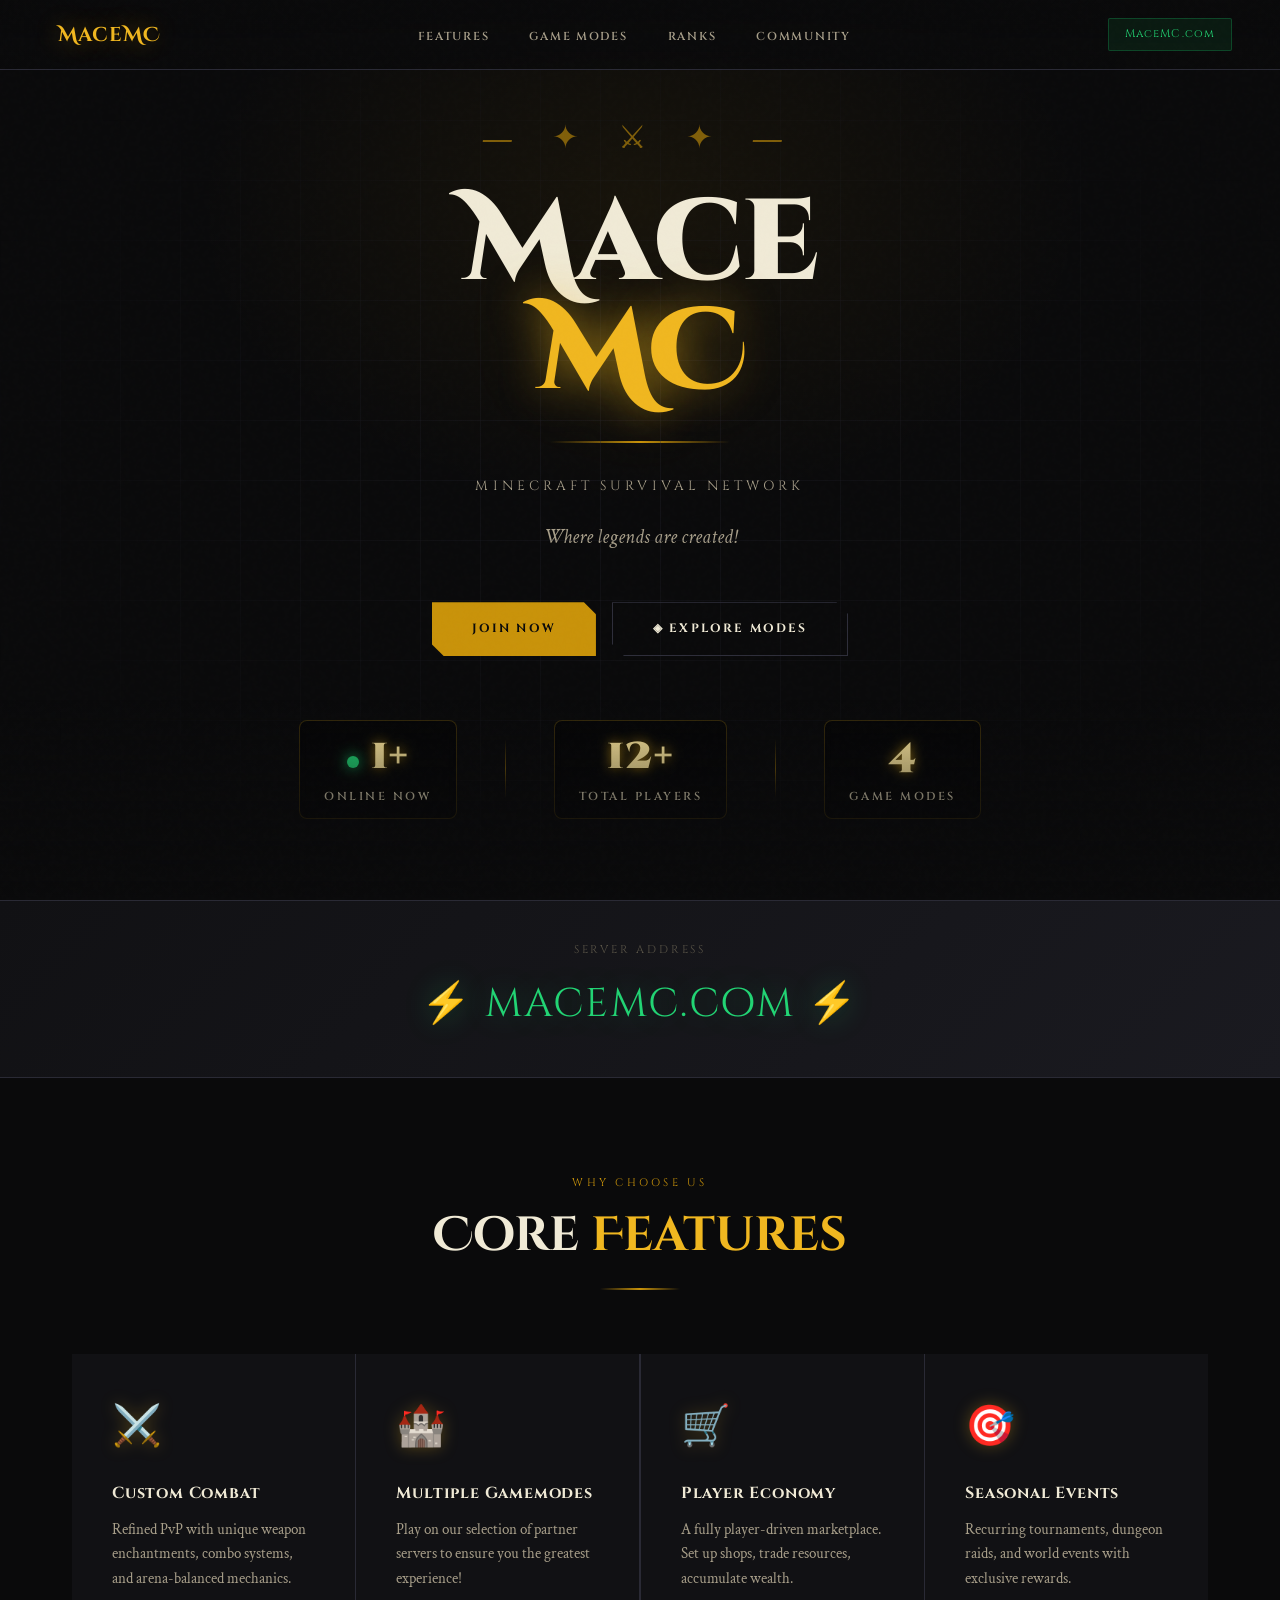
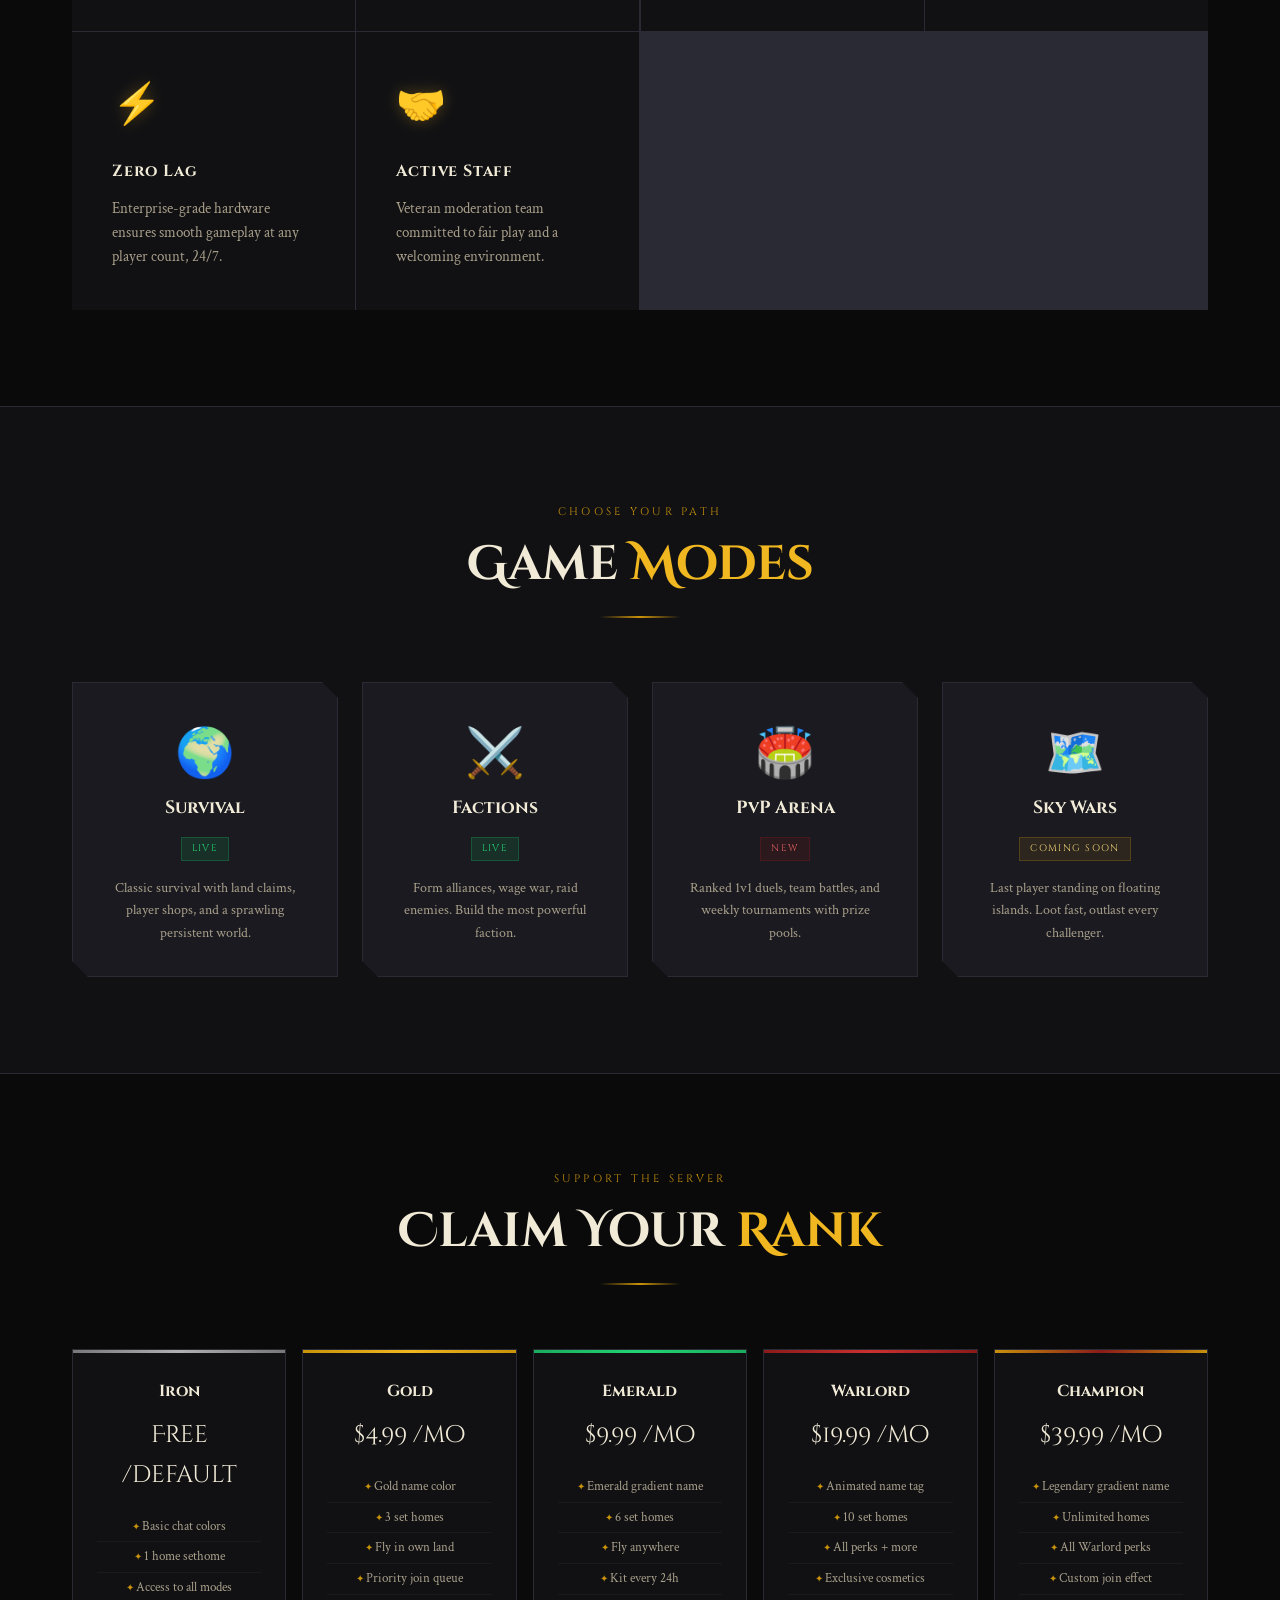
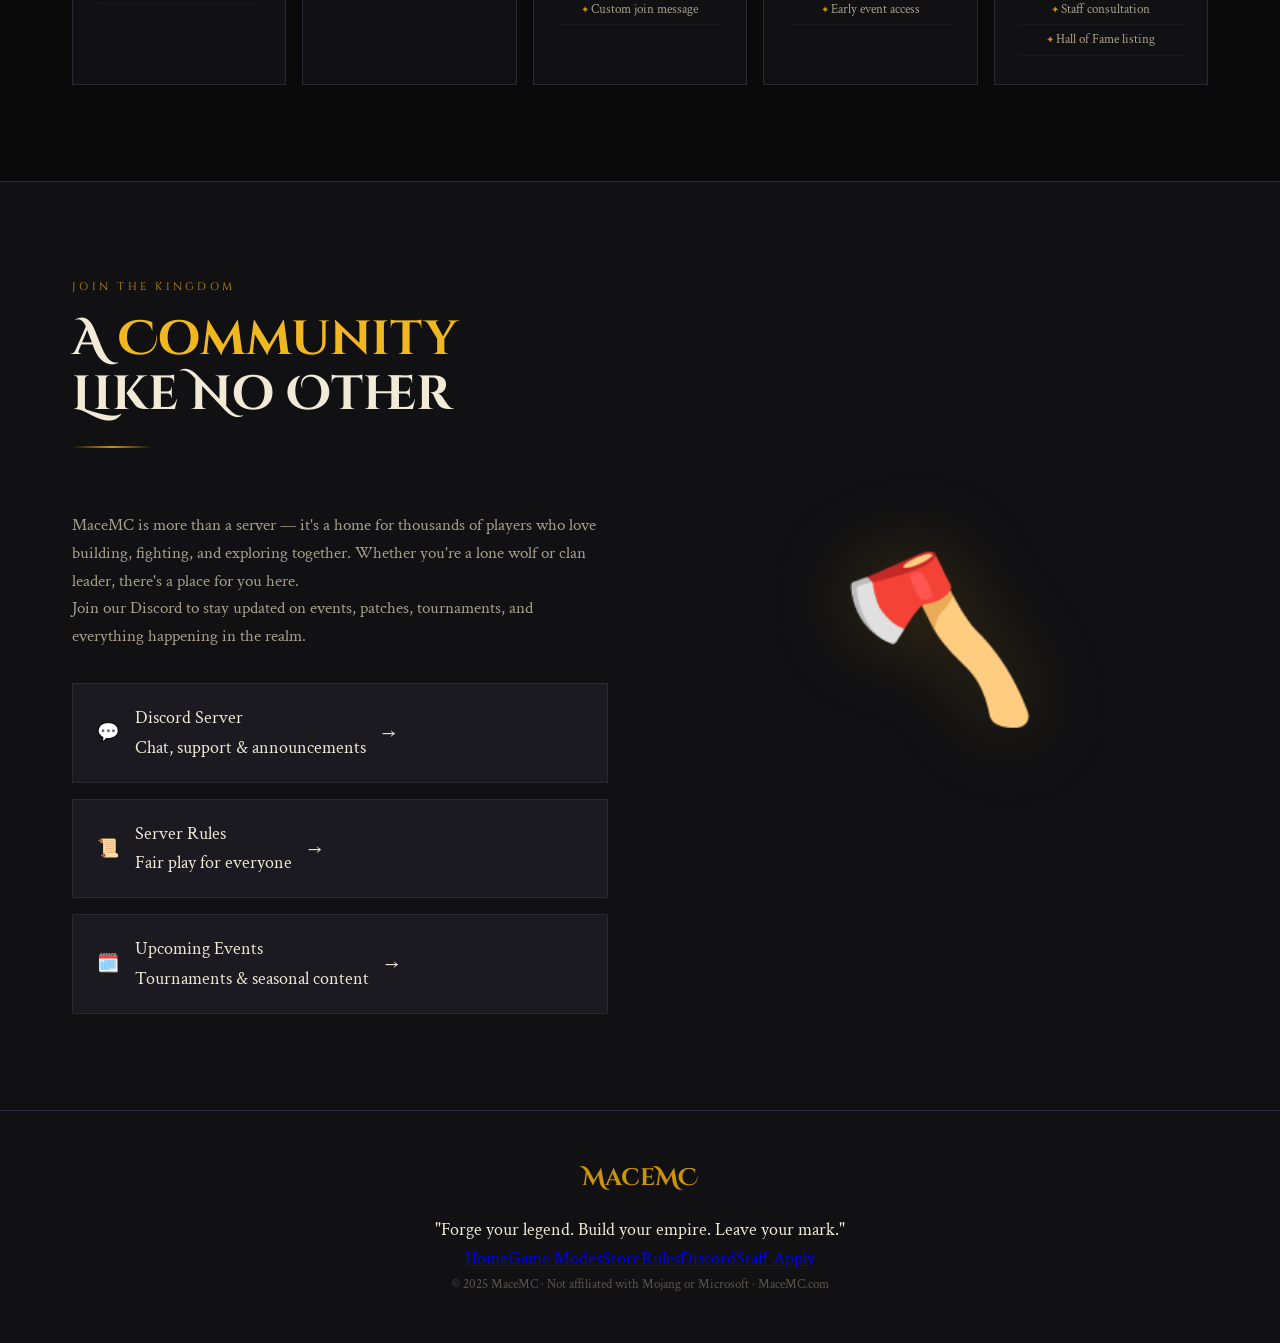
==== macemc.html @ 5ea93e20 "WIP website" ====
<!doctype html>
<html lang="en">
    <head>
        <meta charset="UTF-8" />
        <meta name="viewport" content="width=device-width, initial-scale=1.0, viewport-fit=cover" />
        <meta name="description" content="Join MaceMC, the ultimate Minecraft Survival Network with custom combat, Factions, PvP Arena, and a vibrant community. Forge your legend on macemc.com!">
        <meta name="keywords" content="Minecraft Server, MaceMC, Survival, Factions, PvP Arena, Sky Wars, Minecraft Survival Network, Custom Ranks, Minecraft Community">
        <meta name="author" content="MaceMC Team">
        <meta name="robots" content="index, follow">
        <meta name="theme-color" content="#0a0a0b">
        <link rel="canonical" href="https://macemc.com/">
        
        <!-- Open Graph / Social Media -->
        <meta property="og:title" content="MaceMC — Forge Your Legend | Minecraft Survival Network">
        <meta property="og:description" content="Custom combat, Factions, ranked PvP, and a legendary community. Play now on macemc.com!">
        <meta property="og:type" content="website">
        <meta property="og:url" content="https://macemc.com/">
        <meta property="og:image" content="https://via.placeholder.com/1200x630?text=MaceMC+Legendary+Server">
        <meta property="og:site_name" content="MaceMC">
        <meta name="twitter:card" content="summary_large_image">
        <meta name="twitter:title" content="MaceMC — Forge Your Legend">
        <meta name="twitter:description" content="Join the best Minecraft Survival Network. Custom features, active community, and epic ranks.">
        <meta name="twitter:image" content="https://via.placeholder.com/1200x630?text=MaceMC+Server">
        
        <title>MaceMC — Forge Your Legend | Minecraft Survival Network</title>
        <link rel="preconnect" href="https://fonts.googleapis.com">
        <link rel="preconnect" href="https://fonts.gstatic.com" crossorigin>
        <link href="https://fonts.googleapis.com/css2?family=Cinzel+Decorative:wght@700;900&family=Cinzel:wght@400;600;700&family=Crimson+Text:ital,wght@0,400;0,600;1,400&display=swap" rel="stylesheet">
        
        <!-- Structured Data (Organization + SoftwareApplication) -->
        <script type="application/ld+json">
        {
          "@context": "https://schema.org",
          "@type": "Organization",
          "name": "MaceMC",
          "url": "https://macemc.com",
          "logo": "https://macemc.com/logo.png",
          "sameAs": [
            "https://discord.gg/macemc",
            "https://twitter.com/macemc"
          ],
          "description": "Premium Minecraft Survival Network offering custom combat, Factions, PvP Arena, and community events."
        }
        </script>
        <script type="application/ld+json">
        {
          "@context": "https://schema.org",
          "@type": "SoftwareApplication",
          "name": "MaceMC Minecraft Server",
          "applicationCategory": "Game",
          "operatingSystem": "Any",
          "description": "A feature-rich Minecraft server with unique ranks, player economy, and zero-lag gameplay.",
          "url": "https://macemc.com",
          "gamePlatform": "Minecraft Java Edition",
          "offers": {
            "@type": "Offer",
            "price": "0",
            "priceCurrency": "USD",
            "availability": "https://schema.org/InStock"
          },
          "aggregateRating": {
            "@type": "AggregateRating",
            "ratingValue": "4.8",
            "reviewCount": "128"
          }
        }
        </script>
        
        <style>
            /* ===== RESET & VARIABLES (improved contrast for stats) ===== */
            *,
            *::before,
            *::after {
                box-sizing: border-box;
                margin: 0;
                padding: 0;
            }

            :root {
                --obsidian: #0a0a0b;
                --dark-stone: #111114;
                --stone: #1a1a20;
                --stone-mid: #242430;
                --stone-light: #2e2e3a;
                --mace-gold: #c9930a;
                --mace-gold-bright: #f0b720;
                --mace-gold-pale: #f5d67a;
                --emerald: #1aad5e;
                --emerald-bright: #22d474;
                --emerald-glow: #0eff8633;
                --blood: #8b1a1a;
                --text-bright: #f0ead6;
                --text-mid: #a89f8a;
                --text-dim: #5a5548;
                --border: #2a2a35;
            }

            html {
                scroll-behavior: smooth;
            }

            body {
                background-color: var(--obsidian);
                color: var(--text-bright);
                font-family: "Crimson Text", serif;
                font-size: 18px;
                line-height: 1.65;
                overflow-x: hidden;
                cursor: default;
            }

            /* noise overlay */
            body::before {
                content: "";
                position: fixed;
                inset: 0;
                background-image: url("data:image/svg+xml,%3Csvg viewBox='0 0 200 200' xmlns='http://www.w3.org/2000/svg'%3E%3Cfilter id='n'%3E%3CfeTurbulence type='fractalNoise' baseFrequency='0.85' numOctaves='4' stitchTiles='stitch'/%3E%3C/filter%3E%3Crect width='100%25' height='100%25' filter='url(%23n)' opacity='0.04'/%3E%3C/svg%3E");
                pointer-events: none;
                z-index: 9999;
                opacity: 0.35;
            }

            /* navigation */
            nav {
                position: fixed;
                top: 0;
                left: 0;
                right: 0;
                z-index: 100;
                display: flex;
                align-items: center;
                justify-content: space-between;
                padding: 0 3rem;
                height: 70px;
                background: linear-gradient(to bottom, rgba(10, 10, 11, 0.97), rgba(10, 10, 11, 0.85));
                border-bottom: 1px solid var(--border);
                backdrop-filter: blur(8px);
            }

            .nav-logo {
                font-family: "Cinzel Decorative", serif;
                font-size: 1.25rem;
                font-weight: 700;
                color: var(--mace-gold-bright);
                text-decoration: none;
                letter-spacing: 0.05em;
                text-shadow: 0 0 24px rgba(240, 183, 32, 0.4);
                display: flex;
                align-items: center;
                gap: 0.6rem;
            }

            .nav-links {
                display: flex;
                gap: 2.5rem;
                list-style: none;
            }

            .nav-links a {
                font-family: "Cinzel", serif;
                font-size: 0.72rem;
                font-weight: 600;
                letter-spacing: 0.15em;
                text-transform: uppercase;
                color: var(--text-mid);
                text-decoration: none;
                transition: color 0.25s;
                position: relative;
            }

            .nav-links a::after {
                content: "";
                position: absolute;
                bottom: -4px;
                left: 0;
                right: 0;
                height: 1px;
                background: var(--mace-gold-bright);
                transform: scaleX(0);
                transition: transform 0.25s;
                transform-origin: left;
            }

            .nav-links a:hover {
                color: var(--mace-gold-pale);
            }
            .nav-links a:hover::after {
                transform: scaleX(1);
            }

            .nav-ip {
                font-family: "Cinzel", serif;
                font-size: 0.7rem;
                letter-spacing: 0.1em;
                color: var(--emerald-bright);
                background: rgba(26, 173, 94, 0.1);
                border: 1px solid rgba(26, 173, 94, 0.3);
                padding: 0.4rem 1rem;
                border-radius: 2px;
                cursor: pointer;
                transition: all 0.25s;
                position: relative;
            }

            .nav-ip:hover {
                background: rgba(26, 173, 94, 0.2);
                box-shadow: 0 0 16px rgba(34, 212, 116, 0.2);
            }

            .toast-msg {
                position: fixed;
                bottom: 30px;
                left: 50%;
                transform: translateX(-50%) translateY(100px);
                background: var(--emerald);
                color: #0a0a0b;
                font-family: "Cinzel", serif;
                font-weight: bold;
                padding: 0.6rem 1.5rem;
                border-radius: 40px;
                font-size: 0.85rem;
                letter-spacing: 0.05em;
                z-index: 10000;
                transition: transform 0.2s ease;
                pointer-events: none;
                white-space: nowrap;
                box-shadow: 0 5px 20px rgba(0,0,0,0.3);
            }
            .toast-msg.show {
                transform: translateX(-50%) translateY(0);
            }

            /* hero and rest - STATS CONTRAST FIX */
            .hero { min-height: 100vh; display: flex; flex-direction: column; align-items: center; justify-content: center; text-align: center; position: relative; padding: 6rem 2rem 4rem; overflow: hidden; }
            .hero::before { content: ""; position: absolute; top: -10%; left: 50%; transform: translateX(-50%); width: 900px; height: 600px; background: radial-gradient(ellipse, rgba(201, 147, 10, 0.07) 0%, transparent 70%); pointer-events: none; }
            .hero::after { content: ""; position: absolute; bottom: 0; left: 0; right: 0; height: 200px; background: linear-gradient(to top, var(--obsidian), transparent); pointer-events: none; }
            .hero-bg { position: absolute; inset: 0; background-image: linear-gradient(rgba(42, 42, 53, 0.3) 1px, transparent 1px), linear-gradient(90deg, rgba(42, 42, 53, 0.3) 1px, transparent 1px); background-size: 60px 60px; mask-image: radial-gradient(ellipse 80% 80% at center, black 0%, transparent 70%); }
            .hero-ornament { font-size: 2rem; color: var(--mace-gold); opacity: 0.6; letter-spacing: 1rem; margin-bottom: 1.5rem; animation: fadeDown 1s ease both; }
            @keyframes fadeDown { from { opacity: 0; transform: translateY(-20px); } to { opacity: 0.6; transform: translateY(0); } }
            .hero-title { font-family: "Cinzel Decorative", serif; font-size: clamp(3.5rem, 9vw, 8rem); font-weight: 900; line-height: 0.95; letter-spacing: -0.01em; animation: fadeUp 1s ease 0.2s both; }
            .hero-title .line1 { display: block; color: var(--text-bright); }
            .hero-title .line2 { display: block; color: var(--mace-gold-bright); text-shadow: 0 0 40px rgba(240, 183, 32, 0.5), 0 0 80px rgba(240, 183, 32, 0.2); }
            @keyframes fadeUp { from { opacity: 0; transform: translateY(30px); } to { opacity: 1; transform: translateY(0); } }
            .hero-divider { width: 180px; height: 2px; background: linear-gradient(to right, transparent, var(--mace-gold), transparent); margin: 2rem auto; }
            .hero-sub { font-family: "Cinzel", serif; font-size: 0.85rem; letter-spacing: 0.3em; text-transform: uppercase; color: var(--text-mid); }
            .hero-tagline { font-style: italic; font-size: 1.25rem; color: var(--text-mid); max-width: 520px; margin: 1.5rem auto 0; }
            .hero-cta-group { display: flex; gap: 1rem; justify-content: center; flex-wrap: wrap; margin-top: 3rem; }
            .btn { font-family: "Cinzel", serif; font-size: 0.75rem; font-weight: 700; letter-spacing: 0.18em; text-transform: uppercase; text-decoration: none; padding: 1rem 2.5rem; border: none; cursor: pointer; transition: all 0.3s; display: inline-flex; align-items: center; gap: 0.5rem; position: relative; overflow: hidden; }
            .btn::before { content: ""; position: absolute; inset: 0; background: rgba(255, 255, 255, 0.05); transform: scaleX(0); transform-origin: left; transition: transform 0.3s; }
            .btn:hover::before { transform: scaleX(1); }
            .btn-primary { background: var(--mace-gold); color: var(--obsidian); clip-path: polygon(0 0, calc(100% - 12px) 0, 100% 12px, 100% 100%, 12px 100%, 0 calc(100% - 12px)); }
            .btn-primary:hover { background: var(--mace-gold-bright); box-shadow: 0 0 30px rgba(240, 183, 32, 0.4); transform: translateY(-2px); }
            .btn-secondary { background: transparent; color: var(--text-bright); border: 1px solid var(--stone-light); clip-path: polygon(0 0, calc(100% - 12px) 0, 100% 12px, 100% 100%, 12px 100%, 0 calc(100% - 12px)); }
            .btn-secondary:hover { border-color: var(--mace-gold); color: var(--mace-gold-pale); transform: translateY(-2px); }
            
            /* ========== IMPROVED STATS CONTRAST & LEGIBILITY ========== */
            .hero-stats { 
                display: flex; 
                gap: 3rem; 
                justify-content: center; 
                margin-top: 4rem;
                flex-wrap: wrap;
            }
            .stat { 
                text-align: center; 
                background: rgba(0, 0, 0, 0.35);
                backdrop-filter: blur(4px);
                padding: 0.75rem 1.5rem;
                border-radius: 8px;
                border: 1px solid rgba(240, 183, 32, 0.2);
                min-width: 140px;
            }
            .stat-number { 
                font-family: "Cinzel Decorative", serif; 
                font-size: 2.6rem; 
                font-weight: 900; 
                color: #ffea9e; 
                line-height: 1.1; 
                display: flex; 
                align-items: baseline; 
                justify-content: center; 
                gap: 6px; 
                text-shadow: 0 0 12px rgba(240, 183, 32, 0.7), 0 2px 4px black;
                letter-spacing: 0.02em;
            }
            .stat-number .online-dot { 
                width: 12px; 
                height: 12px; 
                border-radius: 50%; 
                background: var(--emerald-bright); 
                box-shadow: 0 0 14px var(--emerald-bright); 
                animation: pulse 2s ease-in-out infinite; 
                margin-right: 6px; 
                flex-shrink: 0; 
                margin-bottom: 4px; 
            }
            @keyframes pulse { 
                0%,100% { opacity: 1; transform: scale(1); } 
                50% { opacity: 0.6; transform: scale(0.85); } 
            }
            .stat-label { 
                font-family: "Cinzel", serif; 
                font-size: 0.72rem; 
                font-weight: 600;
                letter-spacing: 0.22em; 
                text-transform: uppercase; 
                color: #e5dbbc; 
                margin-top: 8px;
                text-shadow: 0 1px 1px black;
            }
            .stat-divider { 
                width: 1px; 
                background: linear-gradient(to bottom, transparent, var(--mace-gold), transparent); 
                height: 60px; 
                align-self: center; 
                opacity: 0.5;
            }
            @media (max-width: 640px) {
                .hero-stats { gap: 1rem; }
                .stat { padding: 0.5rem 0.8rem; min-width: 110px; }
                .stat-number { font-size: 2rem; }
                .stat-label { font-size: 0.6rem; letter-spacing: 0.15em; }
                .stat-divider { display: none; }
            }
            
            /* rest of original styles */
            .ip-banner { background: linear-gradient(135deg, var(--dark-stone), var(--stone)); border-top: 1px solid var(--border); border-bottom: 1px solid var(--border); padding: 2.5rem 2rem; text-align: center; position: relative; }
            .ip-banner-label { font-family: "Cinzel", serif; font-size: 0.7rem; letter-spacing: 0.25em; text-transform: uppercase; color: var(--text-dim); margin-bottom: 0.75rem; }
            .ip-banner-address { font-family: "Cinzel Decorative", serif; font-size: clamp(1.4rem, 4vw, 2.5rem); color: var(--emerald-bright); text-shadow: 0 0 30px rgba(34, 212, 116, 0.3); cursor: pointer; transition: all 0.25s; display: inline-block; letter-spacing: 0.05em; }
            .ip-banner-address:hover { text-shadow: 0 0 50px rgba(34, 212, 116, 0.6); transform: scale(1.02); }
            section { max-width: 1200px; margin: 0 auto; padding: 6rem 2rem; }
            .section-header { text-align: center; margin-bottom: 4rem; }
            .section-eyebrow { font-family: "Cinzel", serif; font-size: 0.68rem; letter-spacing: 0.3em; text-transform: uppercase; color: var(--mace-gold); margin-bottom: 1rem; }
            .section-title { font-family: "Cinzel Decorative", serif; font-size: clamp(1.8rem, 4vw, 3rem); color: var(--text-bright); line-height: 1.15; }
            .section-title em { font-style: normal; color: var(--mace-gold-bright); }
            .section-line { width: 80px; height: 2px; background: linear-gradient(to right, transparent, var(--mace-gold), transparent); margin: 1.5rem auto 0; }
            .features-grid { display: grid; grid-template-columns: repeat(auto-fit, minmax(280px, 1fr)); gap: 1.5px; background: var(--border); }
            .feature-card { background: var(--dark-stone); padding: 2.5rem; position: relative; overflow: hidden; transition: background 0.3s; }
            .feature-card::before { content: ""; position: absolute; top: 0; left: 0; width: 3px; height: 100%; background: linear-gradient(to bottom, var(--mace-gold), transparent); transform: scaleY(0); transform-origin: top; transition: transform 0.4s ease; }
            .feature-card:hover { background: var(--stone); }
            .feature-card:hover::before { transform: scaleY(1); }
            .feature-icon { font-size: 2.5rem; margin-bottom: 1.25rem; display: block; filter: drop-shadow(0 0 8px rgba(240, 183, 32, 0.3)); }
            .feature-title { font-family: "Cinzel", serif; font-size: 1rem; font-weight: 700; color: var(--text-bright); margin-bottom: 0.75rem; letter-spacing: 0.05em; }
            .feature-desc { color: var(--text-mid); font-size: 0.95rem; line-height: 1.6; }
            .modes-section { background: var(--dark-stone); border-top: 1px solid var(--border); border-bottom: 1px solid var(--border); }
            .modes-grid { display: grid; grid-template-columns: repeat(auto-fit, minmax(220px, 1fr)); gap: 1.5rem; margin-top: 3rem; }
            .mode-card { background: var(--stone); border: 1px solid var(--border); padding: 2rem; text-align: center; position: relative; transition: all 0.35s; clip-path: polygon(0 0, calc(100% - 16px) 0, 100% 16px, 100% 100%, 16px 100%, 0 calc(100% - 16px)); }
            .mode-card:hover { border-color: rgba(201, 147, 10, 0.4); transform: translateY(-4px); box-shadow: 0 12px 40px rgba(0, 0, 0, 0.4); }
            .mode-emoji { font-size: 3rem; margin-bottom: 1rem; }
            .mode-name { font-family: "Cinzel", serif; font-size: 1.1rem; font-weight: 700; color: var(--text-bright); margin-bottom: 0.5rem; }
            .mode-tag { display: inline-block; font-family: "Cinzel", serif; font-size: 0.6rem; letter-spacing: 0.15em; text-transform: uppercase; padding: 3px 10px; margin-bottom: 1rem; }
            .mode-tag.live { background: rgba(26, 173, 94, 0.15); color: var(--emerald-bright); border: 1px solid rgba(26, 173, 94, 0.3); }
            .mode-tag.soon { background: rgba(201, 147, 10, 0.1); color: var(--mace-gold-pale); border: 1px solid rgba(201, 147, 10, 0.25); }
            .mode-tag.new { background: rgba(139, 26, 26, 0.15); color: #e06060; border: 1px solid rgba(139, 26, 26, 0.3); }
            .mode-desc { font-size: 0.9rem; color: var(--text-mid); line-height: 1.55; }
            .ranks-grid { display: grid; grid-template-columns: repeat(auto-fit, minmax(180px, 1fr)); gap: 1rem; margin-top: 3rem; }
            .rank-card { border: 1px solid var(--border); padding: 1.75rem 1.5rem; text-align: center; position: relative; transition: all 0.3s; background: var(--dark-stone); }
            .rank-card::before { content: ""; position: absolute; top: 0; left: 0; right: 0; height: 3px; }
            .rank-card.iron::before { background: linear-gradient(to right, #787878, #b0b0b0, #787878); }
            .rank-card.gold::before { background: linear-gradient(to right, #c9930a, #f0b720, #c9930a); }
            .rank-card.emerald::before { background: linear-gradient(to right, #1aad5e, #22d474, #1aad5e); }
            .rank-card.warlord::before { background: linear-gradient(to right, #8b1a1a, #cc3030, #8b1a1a); }
            .rank-card.champion::before { background: linear-gradient(135deg, #c9930a, #8b1a1a, #c9930a); }
            .rank-card:hover { transform: translateY(-4px); box-shadow: 0 8px 30px rgba(0, 0, 0, 0.3); }
            .rank-name { font-family: "Cinzel", serif; font-size: 1rem; font-weight: 700; margin-bottom: 0.75rem; }
            .rank-price { font-family: "Cinzel Decorative", serif; font-size: 1.5rem; color: var(--text-bright); margin-bottom: 1rem; }
            .rank-perks { list-style: none; font-size: 0.82rem; color: var(--text-mid); }
            .rank-perks li { padding: 4px 0; border-bottom: 1px solid rgba(255, 255, 255, 0.04); }
            .rank-perks li::before { content: "✦ "; color: var(--mace-gold); font-size: 0.6rem; }
            .community-inner { display: grid; grid-template-columns: 1fr 1fr; gap: 4rem; align-items: center; }
            @media (max-width: 760px) { .community-inner { grid-template-columns: 1fr; gap: 2rem; } .nav-links { display: none; } nav { padding: 0 1.5rem; } }
            .community-text .section-header { text-align: left; }
            .community-text .section-line { margin-left: 0; }
            .community-body { color: var(--text-mid); margin-top: 1.5rem; font-size: 1.05rem; }
            .community-links { display: flex; flex-direction: column; gap: 1rem; margin-top: 2rem; }
            .community-link { display: flex; align-items: center; gap: 1rem; padding: 1.2rem 1.5rem; background: var(--stone); border: 1px solid var(--border); text-decoration: none; color: var(--text-bright); transition: all 0.25s; }
            .community-link:hover { border-color: var(--mace-gold); background: var(--stone-mid); transform: translateX(6px); }
            .mace-illustration { display: flex; align-items: center; justify-content: center; font-size: 10rem; filter: drop-shadow(0 0 40px rgba(201, 147, 10, 0.25)); animation: float 4s ease-in-out infinite; position: relative; }
            @keyframes float { 0%,100% { transform: translateY(0) rotate(-10deg); } 50% { transform: translateY(-12px) rotate(-10deg); } }
            footer { background: var(--dark-stone); border-top: 1px solid var(--border); padding: 3rem 2rem; text-align: center; }
            .footer-logo { font-family: "Cinzel Decorative", serif; font-size: 1.5rem; font-weight: 700; color: var(--mace-gold); margin-bottom: 1rem; }
            .footer-copy { font-size: 0.8rem; color: var(--text-dim); }
            .scroll-hint { position: absolute; bottom: 2.5rem; left: 50%; transform: translateX(-50%); display: flex; flex-direction: column; align-items: center; gap: 0.5rem; }
            
            /* scroll reveal */
            .scroll-reveal {
                opacity: 0;
                transform: translateY(24px);
                transition: opacity 0.55s cubic-bezier(0.2, 0.9, 0.4, 1), transform 0.55s cubic-bezier(0.2, 0.9, 0.4, 1);
            }
            .scroll-reveal.revealed {
                opacity: 1;
                transform: translateY(0);
            }
        </style>
    </head>
    <body>

    <nav>
        <a href="#" class="nav-logo" aria-label="MaceMC home"><span class="mace-icon"></span> MaceMC</a>
        <ul class="nav-links">
            <li><a href="#features">Features</a></li>
            <li><a href="#modes">Game Modes</a></li>
            <li><a href="#ranks">Ranks</a></li>
            <li><a href="#community">Community</a></li>
        </ul>
        <div class="nav-ip" onclick="copyToClipboard('MaceMC.com', this)" aria-label="Copy server IP">MaceMC.com</div>
    </nav>

    <main>
        <div class="hero">
            <div class="hero-bg"></div>
            <div class="hero-ornament">— ✦ ⚔ ✦ —</div>
            <h1 class="hero-title"><span class="line1">Mace</span><span class="line2">MC</span></h1>
            <div class="hero-divider"></div>
            <p class="hero-sub">Minecraft Survival Network</p>
            <p class="hero-tagline">Where legends are created!</p>
            <div class="hero-cta-group">
                <a href="#" class="btn btn-primary" onclick="copyToClipboard('MaceMC.com'); return false;">Join Now</a>
                <a href="#modes" class="btn btn-secondary"> ◈ Explore Modes </a>
            </div>
            <div class="hero-stats">
                <div class="stat"><div class="stat-number"><span class="online-dot"></span>1+</div><div class="stat-label">ONLINE NOW</div></div>
                <div class="stat-divider"></div>
                <div class="stat"><div class="stat-number">12+</div><div class="stat-label">TOTAL PLAYERS</div></div>
                <div class="stat-divider"></div>
                <div class="stat"><div class="stat-number">4</div><div class="stat-label">GAME MODES</div></div>
            </div>
        </div>

        <div class="ip-banner">
            <div class="ip-banner-label">Server Address</div>
            <div class="ip-banner-address" onclick="copyToClipboard('MaceMC.com', this)">⚡ macemc.com ⚡</div>
        </div>

        <section id="features">
            <div class="section-header">
                <div class="section-eyebrow">Why choose us</div>
                <h2 class="section-title">Core <em>Features</em></h2>
                <div class="section-line"></div>
            </div>
            <div class="features-grid">
                <div class="feature-card"><span class="feature-icon">⚔️</span><h3 class="feature-title">Custom Combat</h3><p class="feature-desc">Refined PvP with unique weapon enchantments, combo systems, and arena-balanced mechanics.</p></div>
                <div class="feature-card"><span class="feature-icon">🏰</span><h3 class="feature-title">Multiple Gamemodes</h3><p class="feature-desc">Play on our selection of partner servers to ensure you the greatest experience!</p></div>
                <div class="feature-card"><span class="feature-icon">🛒</span><h3 class="feature-title">Player Economy</h3><p class="feature-desc">A fully player-driven marketplace. Set up shops, trade resources, accumulate wealth.</p></div>
                <div class="feature-card"><span class="feature-icon">🎯</span><h3 class="feature-title">Seasonal Events</h3><p class="feature-desc">Recurring tournaments, dungeon raids, and world events with exclusive rewards.</p></div>
                <div class="feature-card"><span class="feature-icon">⚡</span><h3 class="feature-title">Zero Lag</h3><p class="feature-desc">Enterprise-grade hardware ensures smooth gameplay at any player count, 24/7.</p></div>
                <div class="feature-card"><span class="feature-icon">🤝</span><h3 class="feature-title">Active Staff</h3><p class="feature-desc">Veteran moderation team committed to fair play and a welcoming environment.</p></div>
            </div>
        </section>

        <div class="modes-section" id="modes"><section>
            <div class="section-header"><div class="section-eyebrow">Choose Your Path</div><h2 class="section-title">Game <em>Modes</em></h2><div class="section-line"></div></div>
            <div class="modes-grid">
                <div class="mode-card"><span class="mode-emoji">🌍</span><div class="mode-name">Survival</div><span class="mode-tag live">Live</span><p class="mode-desc">Classic survival with land claims, player shops, and a sprawling persistent world.</p></div>
                <div class="mode-card"><span class="mode-emoji">⚔️</span><div class="mode-name">Factions</div><span class="mode-tag live">Live</span><p class="mode-desc">Form alliances, wage war, raid enemies. Build the most powerful faction.</p></div>
                <div class="mode-card"><span class="mode-emoji">🏟️</span><div class="mode-name">PvP Arena</div><span class="mode-tag new">New</span><p class="mode-desc">Ranked 1v1 duels, team battles, and weekly tournaments with prize pools.</p></div>
                <div class="mode-card"><span class="mode-emoji">🗺️</span><div class="mode-name">Sky Wars</div><span class="mode-tag soon">Coming Soon</span><p class="mode-desc">Last player standing on floating islands. Loot fast, outlast every challenger.</p></div>
            </div>
        </section></div>

        <section id="ranks">
            <div class="section-header"><div class="section-eyebrow">Support the Server</div><h2 class="section-title">Claim Your <em>Rank</em></h2><div class="section-line"></div></div>
            <div class="ranks-grid">
                <div class="rank-card iron"><div class="rank-name">Iron</div><div class="rank-price">Free <span>/default</span></div><ul class="rank-perks"><li>Basic chat colors</li><li>1 home sethome</li><li>Access to all modes</li></ul></div>
                <div class="rank-card gold"><div class="rank-name">Gold</div><div class="rank-price">$4.99 <span>/mo</span></div><ul class="rank-perks"><li>Gold name color</li><li>3 set homes</li><li>Fly in own land</li><li>Priority join queue</li></ul></div>
                <div class="rank-card emerald"><div class="rank-name">Emerald</div><div class="rank-price">$9.99 <span>/mo</span></div><ul class="rank-perks"><li>Emerald gradient name</li><li>6 set homes</li><li>Fly anywhere</li><li>Kit every 24h</li><li>Custom join message</li></ul></div>
                <div class="rank-card warlord"><div class="rank-name">Warlord</div><div class="rank-price">$19.99 <span>/mo</span></div><ul class="rank-perks"><li>Animated name tag</li><li>10 set homes</li><li>All perks + more</li><li>Exclusive cosmetics</li><li>Early event access</li></ul></div>
                <div class="rank-card champion"><div class="rank-name">Champion</div><div class="rank-price">$39.99 <span>/mo</span></div><ul class="rank-perks"><li>Legendary gradient name</li><li>Unlimited homes</li><li>All Warlord perks</li><li>Custom join effect</li><li>Staff consultation</li><li>Hall of Fame listing</li></ul></div>
            </div>
        </section>

        <div style="background: var(--dark-stone); border-top: 1px solid var(--border);"><section id="community">
            <div class="community-inner">
                <div class="community-text"><div class="section-header"><div class="section-eyebrow">Join the Kingdom</div><h2 class="section-title">A <em>Community</em><br>Like No Other</h2><div class="section-line"></div></div>
                <div class="community-body"><p>MaceMC is more than a server — it's a home for thousands of players who love building, fighting, and exploring together. Whether you're a lone wolf or clan leader, there's a place for you here.</p><p>Join our Discord to stay updated on events, patches, tournaments, and everything happening in the realm.</p></div>
                <div class="community-links"><a href="#" class="community-link"><span class="link-icon">💬</span><div class="link-info"><div class="link-name">Discord Server</div><div class="link-desc">Chat, support & announcements</div></div><span class="link-arrow">→</span></a>
                <a href="#" class="community-link"><span class="link-icon">📜</span><div class="link-info"><div class="link-name">Server Rules</div><div class="link-desc">Fair play for everyone</div></div><span class="link-arrow">→</span></a>
                <a href="#" class="community-link"><span class="link-icon">🗓️</span><div class="link-info"><div class="link-name">Upcoming Events</div><div class="link-desc">Tournaments & seasonal content</div></div><span class="link-arrow">→</span></a></div></div>
                <div class="mace-illustration" aria-label="Mace symbol">🪓</div>
            </div>
        </section></div>
    </main>

    <footer>
        <div class="footer-logo">MaceMC</div>
        <p class="footer-tagline">"Forge your legend. Build your empire. Leave your mark."</p>
        <div class="footer-links"><a href="#">Home</a><a href="#modes">Game Modes</a><a href="#ranks">Store</a><a href="#">Rules</a><a href="#">Discord</a><a href="#">Staff Apply</a></div>
        <div class="footer-divider"></div>
        <p class="footer-copy">© 2025 MaceMC · Not affiliated with Mojang or Microsoft · MaceMC.com</p>
    </footer>

    <script>
        function showToast(message) {
            let toast = document.querySelector('.toast-msg');
            if (!toast) {
                toast = document.createElement('div');
                toast.className = 'toast-msg';
                document.body.appendChild(toast);
            }
            toast.textContent = message;
            toast.classList.add('show');
            setTimeout(() => toast.classList.remove('show'), 2000);
        }

        window.copyToClipboard = function(ip, element) {
            navigator.clipboard.writeText(ip).then(() => {
                showToast(`📋 Copied: ${ip}`);
                if (element && element.classList && element.classList.contains('nav-ip')) {
                    const tempSpan = document.createElement('span');
                    tempSpan.textContent = '✓ Copied!';
                    tempSpan.style.position = 'absolute';
                    tempSpan.style.top = '-28px';
                    tempSpan.style.left = '50%';
                    tempSpan.style.transform = 'translateX(-50%)';
                    tempSpan.style.background = '#1aad5e';
                    tempSpan.style.color = 'white';
                    tempSpan.style.fontSize = '0.6rem';
                    tempSpan.style.padding = '3px 8px';
                    tempSpan.style.borderRadius = '2px';
                    tempSpan.style.whiteSpace = 'nowrap';
                    tempSpan.style.fontFamily = 'Cinzel, serif';
                    element.style.position = 'relative';
                    element.appendChild(tempSpan);
                    setTimeout(() => tempSpan.remove(), 1500);
                }
            }).catch(() => showToast("Press Ctrl+C to copy"));
        };

        // SCROLL REVEAL
        const revealElements = document.querySelectorAll('.feature-card, .mode-card, .rank-card, .community-link');
        revealElements.forEach(el => el.classList.add('scroll-reveal'));
        
        const observer = new IntersectionObserver((entries) => {
            entries.forEach(entry => {
                if (entry.isIntersecting) {
                    entry.target.classList.add('revealed');
                    observer.unobserve(entry.target);
                }
            });
        }, { threshold: 0.12, rootMargin: "0px 0px -20px 0px" });
        
        revealElements.forEach(el => observer.observe(el));
        
        window.addEventListener('load', () => {
            revealElements.forEach(el => {
                const rect = el.getBoundingClientRect();
                if (rect.top < window.innerHeight - 100) el.classList.add('revealed');
            });
        });
    </script>
    </body>
</html>
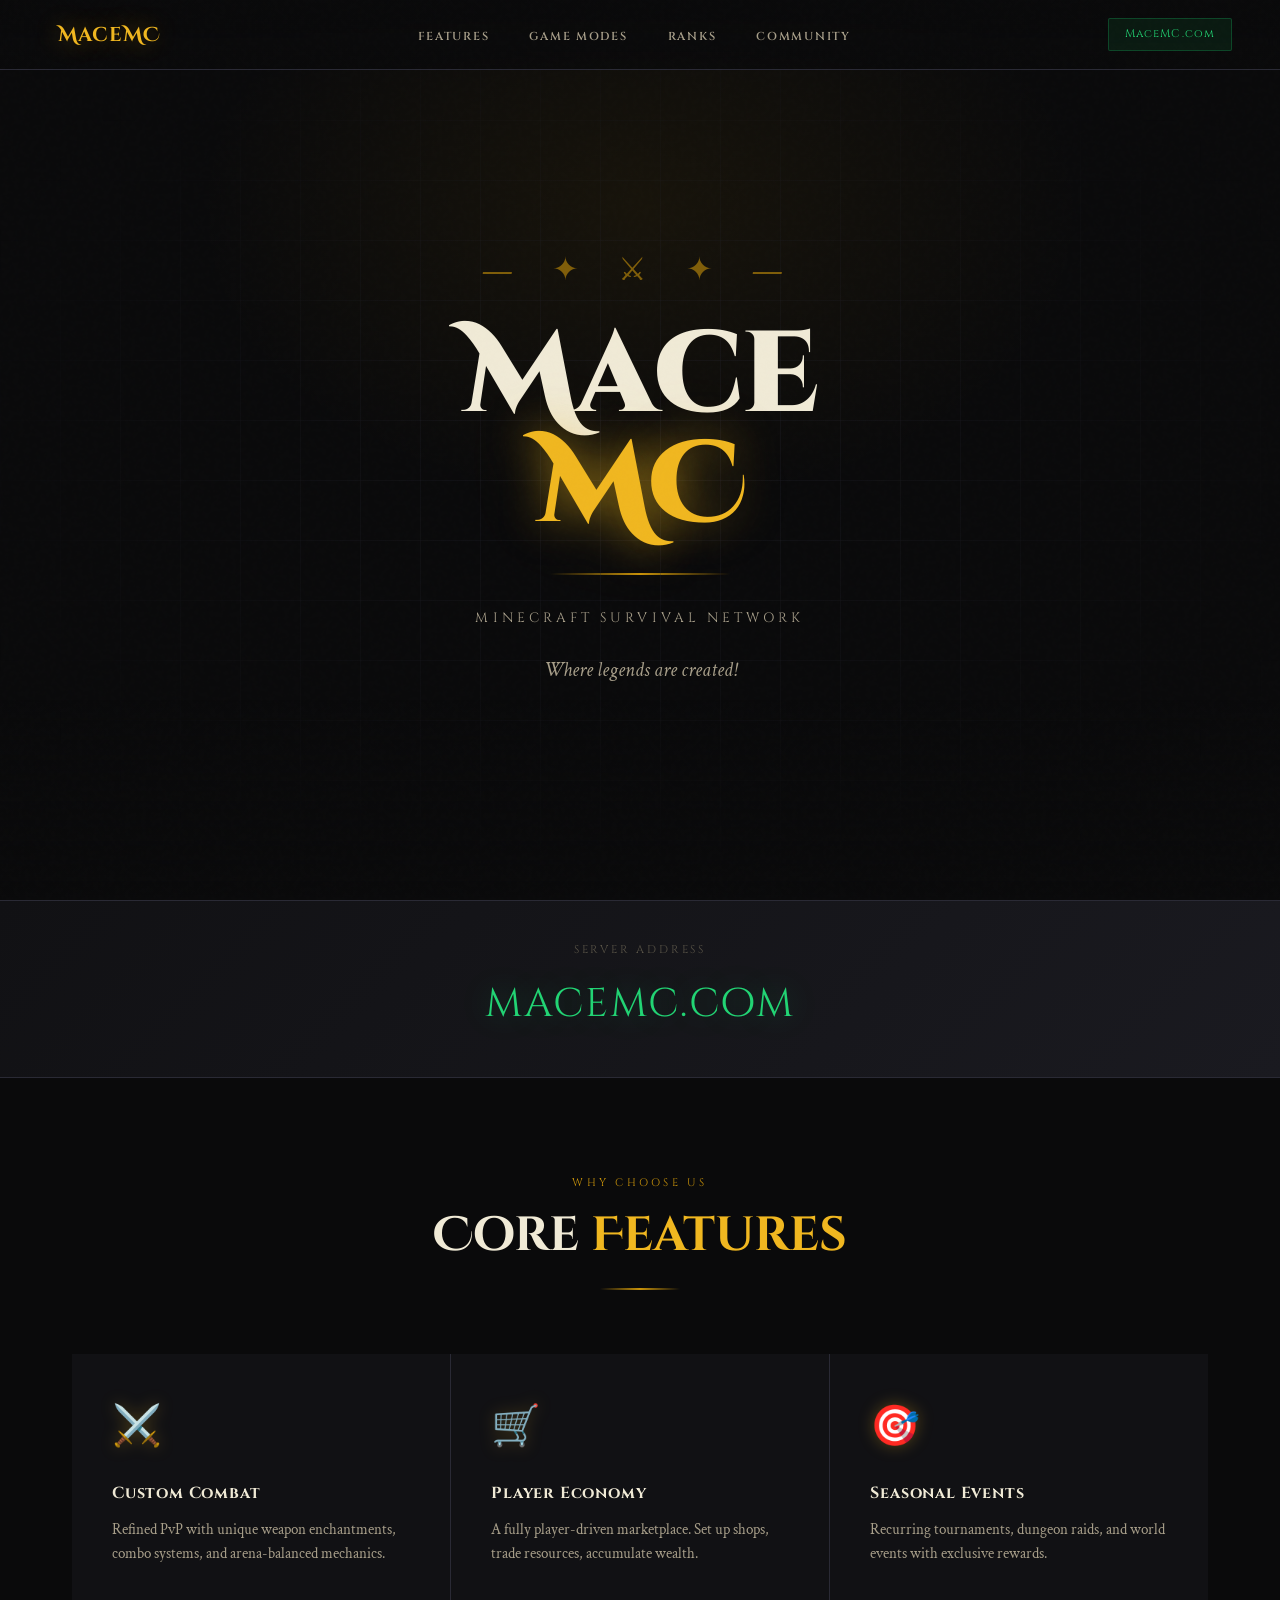
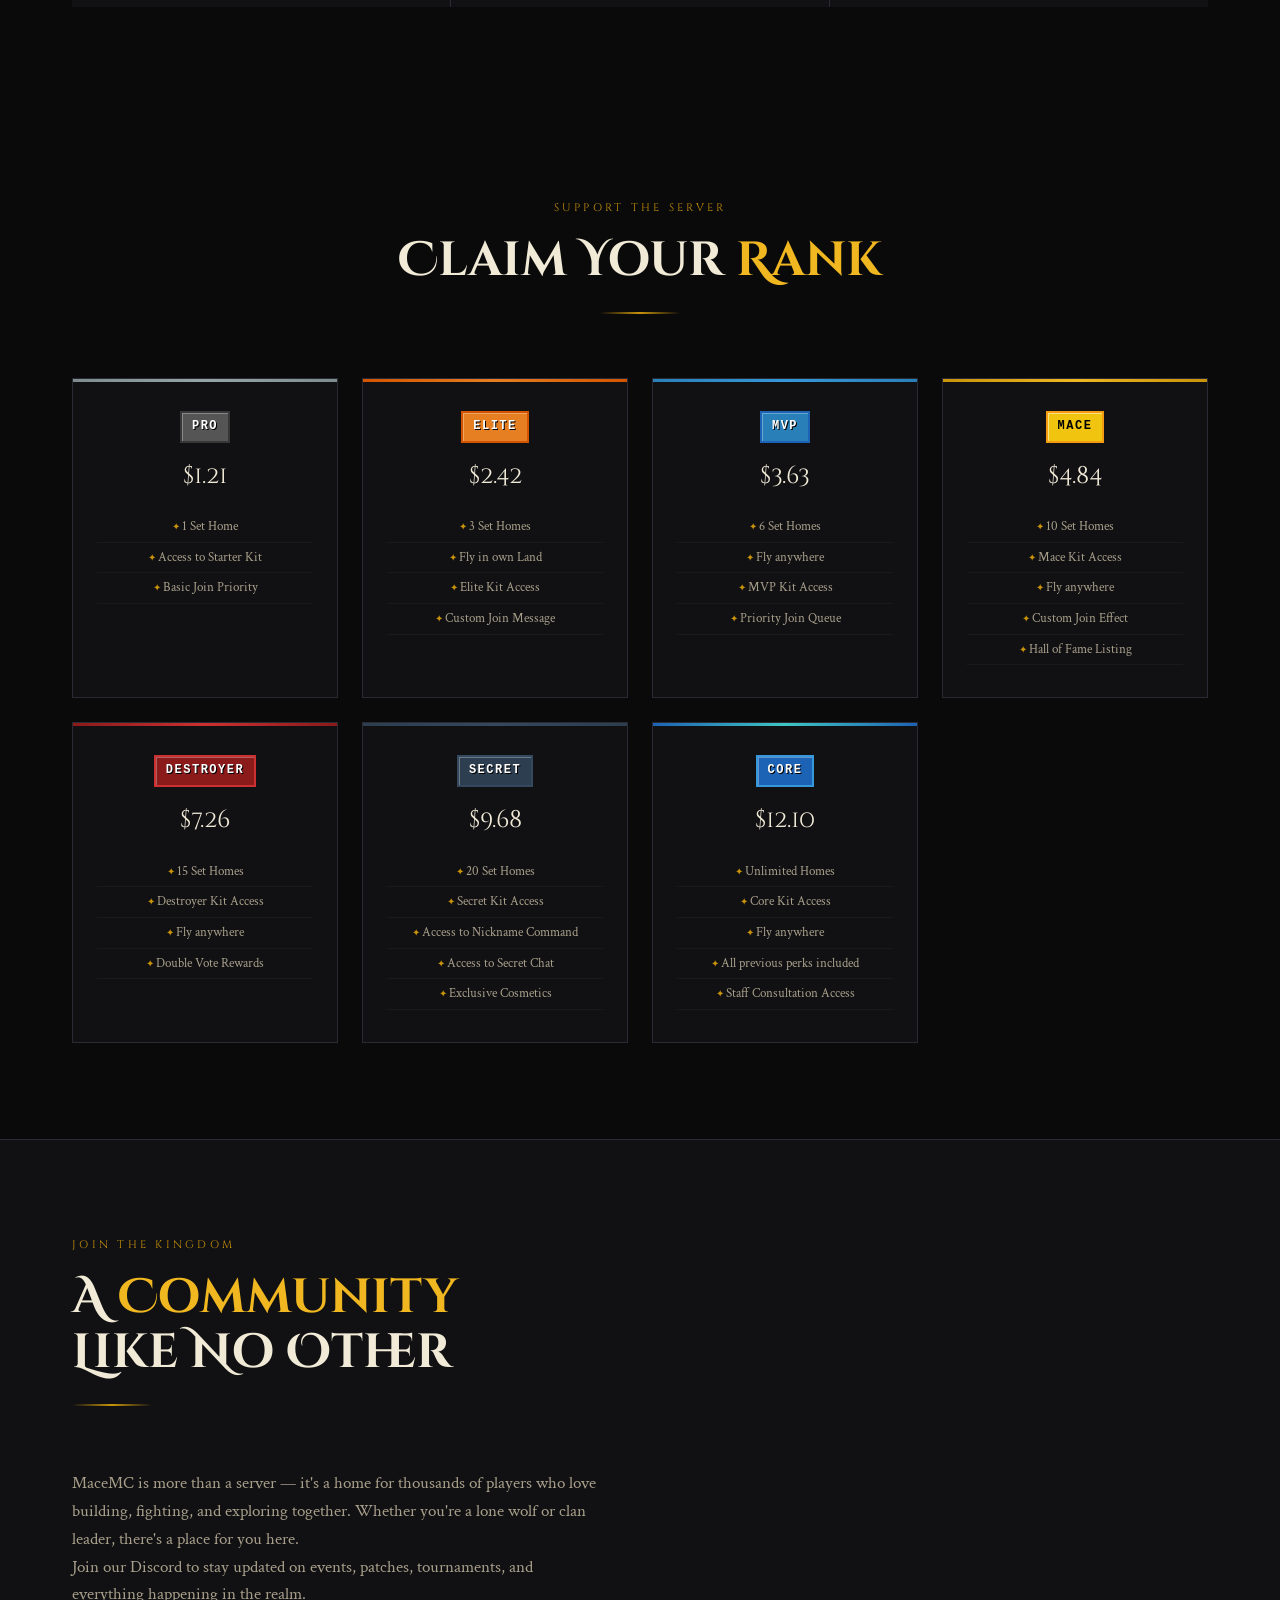
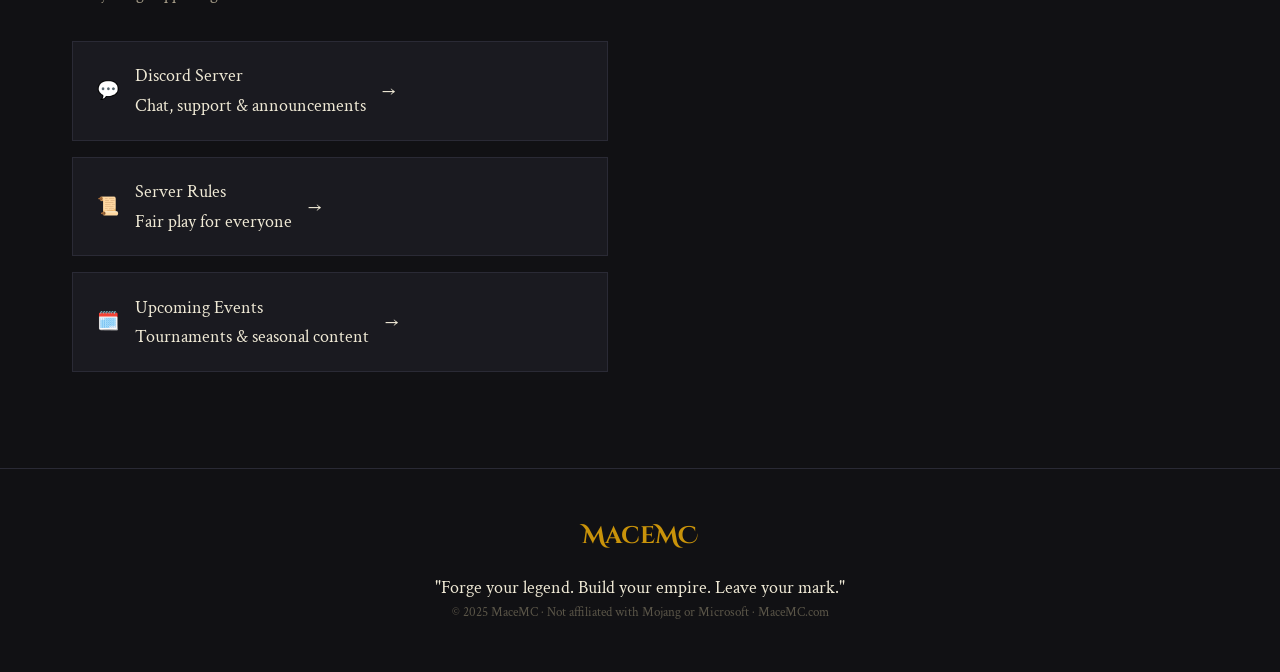
==== commit 4b013bee: "Website almost ready" ====
--- a/macemc.html
+++ b/macemc.html
@@ -1,401 +1,1128 @@
 <!doctype html>
 <html lang="en">
-    <head>
-        <meta charset="UTF-8" />
-        <meta name="viewport" content="width=device-width, initial-scale=1.0, viewport-fit=cover" />
-        <meta name="description" content="Join MaceMC, the ultimate Minecraft Survival Network with custom combat, Factions, PvP Arena, and a vibrant community. Forge your legend on macemc.com!">
-        <meta name="keywords" content="Minecraft Server, MaceMC, Survival, Factions, PvP Arena, Sky Wars, Minecraft Survival Network, Custom Ranks, Minecraft Community">
-        <meta name="author" content="MaceMC Team">
-        <meta name="robots" content="index, follow">
-        <meta name="theme-color" content="#0a0a0b">
-        <link rel="canonical" href="https://macemc.com/">
-        
-        <!-- Open Graph / Social Media -->
-        <meta property="og:title" content="MaceMC — Forge Your Legend | Minecraft Survival Network">
-        <meta property="og:description" content="Custom combat, Factions, ranked PvP, and a legendary community. Play now on macemc.com!">
-        <meta property="og:type" content="website">
-        <meta property="og:url" content="https://macemc.com/">
-        <meta property="og:image" content="https://via.placeholder.com/1200x630?text=MaceMC+Legendary+Server">
-        <meta property="og:site_name" content="MaceMC">
-        <meta name="twitter:card" content="summary_large_image">
-        <meta name="twitter:title" content="MaceMC — Forge Your Legend">
-        <meta name="twitter:description" content="Join the best Minecraft Survival Network. Custom features, active community, and epic ranks.">
-        <meta name="twitter:image" content="https://via.placeholder.com/1200x630?text=MaceMC+Server">
-        
-        <title>MaceMC — Forge Your Legend | Minecraft Survival Network</title>
-        <link rel="preconnect" href="https://fonts.googleapis.com">
-        <link rel="preconnect" href="https://fonts.gstatic.com" crossorigin>
-        <link href="https://fonts.googleapis.com/css2?family=Cinzel+Decorative:wght@700;900&family=Cinzel:wght@400;600;700&family=Crimson+Text:ital,wght@0,400;0,600;1,400&display=swap" rel="stylesheet">
-        
-        <!-- Structured Data (Organization + SoftwareApplication) -->
-        <script type="application/ld+json">
-        {
-          "@context": "https://schema.org",
-          "@type": "Organization",
-          "name": "MaceMC",
-          "url": "https://macemc.com",
-          "logo": "https://macemc.com/logo.png",
-          "sameAs": [
-            "https://discord.gg/macemc",
-            "https://twitter.com/macemc"
-          ],
-          "description": "Premium Minecraft Survival Network offering custom combat, Factions, PvP Arena, and community events."
-        }
+
+<head>
+    <meta charset="UTF-8" />
+    <meta name="viewport" content="width=device-width, initial-scale=1.0, viewport-fit=cover" />
+    <meta name="description"
+        content="Join MaceMC, the ultimate Minecraft Survival Network with custom combat, Factions, PvP Arena, and a vibrant community. Forge your legend on macemc.com!" />
+    <meta name="keywords"
+        content="Minecraft Server, MaceMC, Survival, Factions, PvP Arena, Sky Wars, Minecraft Survival Network, Custom Ranks, Minecraft Community" />
+    <meta name="author" content="MaceMC Team" />
+    <meta name="robots" content="index, follow" />
+    <meta name="theme-color" content="#0a0a0b" />
+    <link rel="canonical" href="https://macemc.com/" />
+
+    <!-- Open Graph / Social Media -->
+    <meta property="og:title" content="MaceMC — Forge Your Legend | Minecraft Survival Network" />
+    <meta property="og:description"
+        content="Custom combat, Factions, ranked PvP, and a legendary community. Play now on macemc.com!" />
+    <meta property="og:type" content="website" />
+    <meta property="og:url" content="https://macemc.com/" />
+    <meta property="og:image" content="https://via.placeholder.com/1200x630?text=MaceMC+Legendary+Server" />
+    <meta property="og:site_name" content="MaceMC" />
+    <meta name="twitter:card" content="summary_large_image" />
+    <meta name="twitter:title" content="MaceMC — Forge Your Legend" />
+    <meta name="twitter:description"
+        content="Join the best Minecraft Survival Network. Custom features, active community, and epic ranks." />
+    <meta name="twitter:image" content="https://via.placeholder.com/1200x630?text=MaceMC+Server" />
+
+    <title>MaceMC — Forge Your Legend | Minecraft Survival Network</title>
+    <link rel="preconnect" href="https://fonts.googleapis.com" />
+    <link rel="preconnect" href="https://fonts.gstatic.com" crossorigin />
+    <link
+        href="https://fonts.googleapis.com/css2?family=Cinzel+Decorative:wght@700;900&family=Cinzel:wght@400;600;700&family=Crimson+Text:ital,wght@0,400;0,600;1,400&display=swap"
+        rel="stylesheet" />
+
+    <!-- Structured Data (Organization + SoftwareApplication) -->
+    <script type="application/ld+json">
+            {
+                "@context": "https://schema.org",
+                "@type": "Organization",
+                "name": "MaceMC",
+                "url": "https://macemc.com",
+                "logo": "https://macemc.com/logo.png",
+                "sameAs": [
+                    "https://discord.gg/macemc",
+                ],
+                "description": "Premium Minecraft Survival Network offering custom combat, Factions, PvP Arena, and community events."
+            }
         </script>
-        <script type="application/ld+json">
-        {
-          "@context": "https://schema.org",
-          "@type": "SoftwareApplication",
-          "name": "MaceMC Minecraft Server",
-          "applicationCategory": "Game",
-          "operatingSystem": "Any",
-          "description": "A feature-rich Minecraft server with unique ranks, player economy, and zero-lag gameplay.",
-          "url": "https://macemc.com",
-          "gamePlatform": "Minecraft Java Edition",
-          "offers": {
-            "@type": "Offer",
-            "price": "0",
-            "priceCurrency": "USD",
-            "availability": "https://schema.org/InStock"
-          },
-          "aggregateRating": {
-            "@type": "AggregateRating",
-            "ratingValue": "4.8",
-            "reviewCount": "128"
-          }
-        }
+    <script type="application/ld+json">
+            {
+                "@context": "https://schema.org",
+                "@type": "SoftwareApplication",
+                "name": "MaceMC Minecraft Server",
+                "applicationCategory": "Game",
+                "operatingSystem": "Any",
+                "description": "A feature-rich Minecraft server with unique ranks, player economy, and zero-lag gameplay.",
+                "url": "https://macemc.com",
+                "gamePlatform": "Minecraft Java Edition",
+                "offers": {
+                    "@type": "Offer",
+                    "price": "0",
+                    "priceCurrency": "USD",
+                    "availability": "https://schema.org/InStock"
+                },
+                "aggregateRating": {
+                    "@type": "AggregateRating",
+                    "ratingValue": "4.8",
+                    "reviewCount": "128"
+                }
+            }
         </script>
-        
-        <style>
-            /* ===== RESET & VARIABLES (improved contrast for stats) ===== */
-            *,
-            *::before,
-            *::after {
-                box-sizing: border-box;
-                margin: 0;
-                padding: 0;
-            }
-
-            :root {
-                --obsidian: #0a0a0b;
-                --dark-stone: #111114;
-                --stone: #1a1a20;
-                --stone-mid: #242430;
-                --stone-light: #2e2e3a;
-                --mace-gold: #c9930a;
-                --mace-gold-bright: #f0b720;
-                --mace-gold-pale: #f5d67a;
-                --emerald: #1aad5e;
-                --emerald-bright: #22d474;
-                --emerald-glow: #0eff8633;
-                --blood: #8b1a1a;
-                --text-bright: #f0ead6;
-                --text-mid: #a89f8a;
-                --text-dim: #5a5548;
-                --border: #2a2a35;
-            }
-
-            html {
-                scroll-behavior: smooth;
-            }
-
-            body {
-                background-color: var(--obsidian);
-                color: var(--text-bright);
-                font-family: "Crimson Text", serif;
-                font-size: 18px;
-                line-height: 1.65;
-                overflow-x: hidden;
-                cursor: default;
-            }
-
-            /* noise overlay */
-            body::before {
-                content: "";
-                position: fixed;
-                inset: 0;
-                background-image: url("data:image/svg+xml,%3Csvg viewBox='0 0 200 200' xmlns='http://www.w3.org/2000/svg'%3E%3Cfilter id='n'%3E%3CfeTurbulence type='fractalNoise' baseFrequency='0.85' numOctaves='4' stitchTiles='stitch'/%3E%3C/filter%3E%3Crect width='100%25' height='100%25' filter='url(%23n)' opacity='0.04'/%3E%3C/svg%3E");
-                pointer-events: none;
-                z-index: 9999;
-                opacity: 0.35;
-            }
-
-            /* navigation */
-            nav {
-                position: fixed;
-                top: 0;
-                left: 0;
-                right: 0;
-                z-index: 100;
-                display: flex;
-                align-items: center;
-                justify-content: space-between;
-                padding: 0 3rem;
-                height: 70px;
-                background: linear-gradient(to bottom, rgba(10, 10, 11, 0.97), rgba(10, 10, 11, 0.85));
-                border-bottom: 1px solid var(--border);
-                backdrop-filter: blur(8px);
-            }
-
-            .nav-logo {
-                font-family: "Cinzel Decorative", serif;
-                font-size: 1.25rem;
-                font-weight: 700;
-                color: var(--mace-gold-bright);
-                text-decoration: none;
-                letter-spacing: 0.05em;
-                text-shadow: 0 0 24px rgba(240, 183, 32, 0.4);
-                display: flex;
-                align-items: center;
-                gap: 0.6rem;
-            }
-
-            .nav-links {
-                display: flex;
-                gap: 2.5rem;
-                list-style: none;
-            }
-
-            .nav-links a {
-                font-family: "Cinzel", serif;
-                font-size: 0.72rem;
-                font-weight: 600;
-                letter-spacing: 0.15em;
-                text-transform: uppercase;
-                color: var(--text-mid);
-                text-decoration: none;
-                transition: color 0.25s;
-                position: relative;
-            }
-
-            .nav-links a::after {
-                content: "";
-                position: absolute;
-                bottom: -4px;
-                left: 0;
-                right: 0;
-                height: 1px;
-                background: var(--mace-gold-bright);
-                transform: scaleX(0);
-                transition: transform 0.25s;
-                transform-origin: left;
-            }
-
-            .nav-links a:hover {
-                color: var(--mace-gold-pale);
-            }
-            .nav-links a:hover::after {
-                transform: scaleX(1);
-            }
-
-            .nav-ip {
-                font-family: "Cinzel", serif;
-                font-size: 0.7rem;
-                letter-spacing: 0.1em;
-                color: var(--emerald-bright);
-                background: rgba(26, 173, 94, 0.1);
-                border: 1px solid rgba(26, 173, 94, 0.3);
-                padding: 0.4rem 1rem;
-                border-radius: 2px;
-                cursor: pointer;
-                transition: all 0.25s;
-                position: relative;
-            }
-
-            .nav-ip:hover {
-                background: rgba(26, 173, 94, 0.2);
-                box-shadow: 0 0 16px rgba(34, 212, 116, 0.2);
-            }
-
-            .toast-msg {
-                position: fixed;
-                bottom: 30px;
-                left: 50%;
-                transform: translateX(-50%) translateY(100px);
-                background: var(--emerald);
-                color: #0a0a0b;
-                font-family: "Cinzel", serif;
-                font-weight: bold;
-                padding: 0.6rem 1.5rem;
-                border-radius: 40px;
-                font-size: 0.85rem;
-                letter-spacing: 0.05em;
-                z-index: 10000;
-                transition: transform 0.2s ease;
-                pointer-events: none;
-                white-space: nowrap;
-                box-shadow: 0 5px 20px rgba(0,0,0,0.3);
-            }
-            .toast-msg.show {
-                transform: translateX(-50%) translateY(0);
-            }
-
-            /* hero and rest - STATS CONTRAST FIX */
-            .hero { min-height: 100vh; display: flex; flex-direction: column; align-items: center; justify-content: center; text-align: center; position: relative; padding: 6rem 2rem 4rem; overflow: hidden; }
-            .hero::before { content: ""; position: absolute; top: -10%; left: 50%; transform: translateX(-50%); width: 900px; height: 600px; background: radial-gradient(ellipse, rgba(201, 147, 10, 0.07) 0%, transparent 70%); pointer-events: none; }
-            .hero::after { content: ""; position: absolute; bottom: 0; left: 0; right: 0; height: 200px; background: linear-gradient(to top, var(--obsidian), transparent); pointer-events: none; }
-            .hero-bg { position: absolute; inset: 0; background-image: linear-gradient(rgba(42, 42, 53, 0.3) 1px, transparent 1px), linear-gradient(90deg, rgba(42, 42, 53, 0.3) 1px, transparent 1px); background-size: 60px 60px; mask-image: radial-gradient(ellipse 80% 80% at center, black 0%, transparent 70%); }
-            .hero-ornament { font-size: 2rem; color: var(--mace-gold); opacity: 0.6; letter-spacing: 1rem; margin-bottom: 1.5rem; animation: fadeDown 1s ease both; }
-            @keyframes fadeDown { from { opacity: 0; transform: translateY(-20px); } to { opacity: 0.6; transform: translateY(0); } }
-            .hero-title { font-family: "Cinzel Decorative", serif; font-size: clamp(3.5rem, 9vw, 8rem); font-weight: 900; line-height: 0.95; letter-spacing: -0.01em; animation: fadeUp 1s ease 0.2s both; }
-            .hero-title .line1 { display: block; color: var(--text-bright); }
-            .hero-title .line2 { display: block; color: var(--mace-gold-bright); text-shadow: 0 0 40px rgba(240, 183, 32, 0.5), 0 0 80px rgba(240, 183, 32, 0.2); }
-            @keyframes fadeUp { from { opacity: 0; transform: translateY(30px); } to { opacity: 1; transform: translateY(0); } }
-            .hero-divider { width: 180px; height: 2px; background: linear-gradient(to right, transparent, var(--mace-gold), transparent); margin: 2rem auto; }
-            .hero-sub { font-family: "Cinzel", serif; font-size: 0.85rem; letter-spacing: 0.3em; text-transform: uppercase; color: var(--text-mid); }
-            .hero-tagline { font-style: italic; font-size: 1.25rem; color: var(--text-mid); max-width: 520px; margin: 1.5rem auto 0; }
-            .hero-cta-group { display: flex; gap: 1rem; justify-content: center; flex-wrap: wrap; margin-top: 3rem; }
-            .btn { font-family: "Cinzel", serif; font-size: 0.75rem; font-weight: 700; letter-spacing: 0.18em; text-transform: uppercase; text-decoration: none; padding: 1rem 2.5rem; border: none; cursor: pointer; transition: all 0.3s; display: inline-flex; align-items: center; gap: 0.5rem; position: relative; overflow: hidden; }
-            .btn::before { content: ""; position: absolute; inset: 0; background: rgba(255, 255, 255, 0.05); transform: scaleX(0); transform-origin: left; transition: transform 0.3s; }
-            .btn:hover::before { transform: scaleX(1); }
-            .btn-primary { background: var(--mace-gold); color: var(--obsidian); clip-path: polygon(0 0, calc(100% - 12px) 0, 100% 12px, 100% 100%, 12px 100%, 0 calc(100% - 12px)); }
-            .btn-primary:hover { background: var(--mace-gold-bright); box-shadow: 0 0 30px rgba(240, 183, 32, 0.4); transform: translateY(-2px); }
-            .btn-secondary { background: transparent; color: var(--text-bright); border: 1px solid var(--stone-light); clip-path: polygon(0 0, calc(100% - 12px) 0, 100% 12px, 100% 100%, 12px 100%, 0 calc(100% - 12px)); }
-            .btn-secondary:hover { border-color: var(--mace-gold); color: var(--mace-gold-pale); transform: translateY(-2px); }
-            
-            /* ========== IMPROVED STATS CONTRAST & LEGIBILITY ========== */
-            .hero-stats { 
-                display: flex; 
-                gap: 3rem; 
-                justify-content: center; 
-                margin-top: 4rem;
-                flex-wrap: wrap;
-            }
-            .stat { 
-                text-align: center; 
-                background: rgba(0, 0, 0, 0.35);
-                backdrop-filter: blur(4px);
-                padding: 0.75rem 1.5rem;
-                border-radius: 8px;
-                border: 1px solid rgba(240, 183, 32, 0.2);
-                min-width: 140px;
-            }
-            .stat-number { 
-                font-family: "Cinzel Decorative", serif; 
-                font-size: 2.6rem; 
-                font-weight: 900; 
-                color: #ffea9e; 
-                line-height: 1.1; 
-                display: flex; 
-                align-items: baseline; 
-                justify-content: center; 
-                gap: 6px; 
-                text-shadow: 0 0 12px rgba(240, 183, 32, 0.7), 0 2px 4px black;
-                letter-spacing: 0.02em;
-            }
-            .stat-number .online-dot { 
-                width: 12px; 
-                height: 12px; 
-                border-radius: 50%; 
-                background: var(--emerald-bright); 
-                box-shadow: 0 0 14px var(--emerald-bright); 
-                animation: pulse 2s ease-in-out infinite; 
-                margin-right: 6px; 
-                flex-shrink: 0; 
-                margin-bottom: 4px; 
-            }
-            @keyframes pulse { 
-                0%,100% { opacity: 1; transform: scale(1); } 
-                50% { opacity: 0.6; transform: scale(0.85); } 
-            }
-            .stat-label { 
-                font-family: "Cinzel", serif; 
-                font-size: 0.72rem; 
-                font-weight: 600;
-                letter-spacing: 0.22em; 
-                text-transform: uppercase; 
-                color: #e5dbbc; 
-                margin-top: 8px;
-                text-shadow: 0 1px 1px black;
-            }
-            .stat-divider { 
-                width: 1px; 
-                background: linear-gradient(to bottom, transparent, var(--mace-gold), transparent); 
-                height: 60px; 
-                align-self: center; 
-                opacity: 0.5;
-            }
-            @media (max-width: 640px) {
-                .hero-stats { gap: 1rem; }
-                .stat { padding: 0.5rem 0.8rem; min-width: 110px; }
-                .stat-number { font-size: 2rem; }
-                .stat-label { font-size: 0.6rem; letter-spacing: 0.15em; }
-                .stat-divider { display: none; }
-            }
-            
-            /* rest of original styles */
-            .ip-banner { background: linear-gradient(135deg, var(--dark-stone), var(--stone)); border-top: 1px solid var(--border); border-bottom: 1px solid var(--border); padding: 2.5rem 2rem; text-align: center; position: relative; }
-            .ip-banner-label { font-family: "Cinzel", serif; font-size: 0.7rem; letter-spacing: 0.25em; text-transform: uppercase; color: var(--text-dim); margin-bottom: 0.75rem; }
-            .ip-banner-address { font-family: "Cinzel Decorative", serif; font-size: clamp(1.4rem, 4vw, 2.5rem); color: var(--emerald-bright); text-shadow: 0 0 30px rgba(34, 212, 116, 0.3); cursor: pointer; transition: all 0.25s; display: inline-block; letter-spacing: 0.05em; }
-            .ip-banner-address:hover { text-shadow: 0 0 50px rgba(34, 212, 116, 0.6); transform: scale(1.02); }
-            section { max-width: 1200px; margin: 0 auto; padding: 6rem 2rem; }
-            .section-header { text-align: center; margin-bottom: 4rem; }
-            .section-eyebrow { font-family: "Cinzel", serif; font-size: 0.68rem; letter-spacing: 0.3em; text-transform: uppercase; color: var(--mace-gold); margin-bottom: 1rem; }
-            .section-title { font-family: "Cinzel Decorative", serif; font-size: clamp(1.8rem, 4vw, 3rem); color: var(--text-bright); line-height: 1.15; }
-            .section-title em { font-style: normal; color: var(--mace-gold-bright); }
-            .section-line { width: 80px; height: 2px; background: linear-gradient(to right, transparent, var(--mace-gold), transparent); margin: 1.5rem auto 0; }
-            .features-grid { display: grid; grid-template-columns: repeat(auto-fit, minmax(280px, 1fr)); gap: 1.5px; background: var(--border); }
-            .feature-card { background: var(--dark-stone); padding: 2.5rem; position: relative; overflow: hidden; transition: background 0.3s; }
-            .feature-card::before { content: ""; position: absolute; top: 0; left: 0; width: 3px; height: 100%; background: linear-gradient(to bottom, var(--mace-gold), transparent); transform: scaleY(0); transform-origin: top; transition: transform 0.4s ease; }
-            .feature-card:hover { background: var(--stone); }
-            .feature-card:hover::before { transform: scaleY(1); }
-            .feature-icon { font-size: 2.5rem; margin-bottom: 1.25rem; display: block; filter: drop-shadow(0 0 8px rgba(240, 183, 32, 0.3)); }
-            .feature-title { font-family: "Cinzel", serif; font-size: 1rem; font-weight: 700; color: var(--text-bright); margin-bottom: 0.75rem; letter-spacing: 0.05em; }
-            .feature-desc { color: var(--text-mid); font-size: 0.95rem; line-height: 1.6; }
-            .modes-section { background: var(--dark-stone); border-top: 1px solid var(--border); border-bottom: 1px solid var(--border); }
-            .modes-grid { display: grid; grid-template-columns: repeat(auto-fit, minmax(220px, 1fr)); gap: 1.5rem; margin-top: 3rem; }
-            .mode-card { background: var(--stone); border: 1px solid var(--border); padding: 2rem; text-align: center; position: relative; transition: all 0.35s; clip-path: polygon(0 0, calc(100% - 16px) 0, 100% 16px, 100% 100%, 16px 100%, 0 calc(100% - 16px)); }
-            .mode-card:hover { border-color: rgba(201, 147, 10, 0.4); transform: translateY(-4px); box-shadow: 0 12px 40px rgba(0, 0, 0, 0.4); }
-            .mode-emoji { font-size: 3rem; margin-bottom: 1rem; }
-            .mode-name { font-family: "Cinzel", serif; font-size: 1.1rem; font-weight: 700; color: var(--text-bright); margin-bottom: 0.5rem; }
-            .mode-tag { display: inline-block; font-family: "Cinzel", serif; font-size: 0.6rem; letter-spacing: 0.15em; text-transform: uppercase; padding: 3px 10px; margin-bottom: 1rem; }
-            .mode-tag.live { background: rgba(26, 173, 94, 0.15); color: var(--emerald-bright); border: 1px solid rgba(26, 173, 94, 0.3); }
-            .mode-tag.soon { background: rgba(201, 147, 10, 0.1); color: var(--mace-gold-pale); border: 1px solid rgba(201, 147, 10, 0.25); }
-            .mode-tag.new { background: rgba(139, 26, 26, 0.15); color: #e06060; border: 1px solid rgba(139, 26, 26, 0.3); }
-            .mode-desc { font-size: 0.9rem; color: var(--text-mid); line-height: 1.55; }
-            .ranks-grid { display: grid; grid-template-columns: repeat(auto-fit, minmax(180px, 1fr)); gap: 1rem; margin-top: 3rem; }
-            .rank-card { border: 1px solid var(--border); padding: 1.75rem 1.5rem; text-align: center; position: relative; transition: all 0.3s; background: var(--dark-stone); }
-            .rank-card::before { content: ""; position: absolute; top: 0; left: 0; right: 0; height: 3px; }
-            .rank-card.iron::before { background: linear-gradient(to right, #787878, #b0b0b0, #787878); }
-            .rank-card.gold::before { background: linear-gradient(to right, #c9930a, #f0b720, #c9930a); }
-            .rank-card.emerald::before { background: linear-gradient(to right, #1aad5e, #22d474, #1aad5e); }
-            .rank-card.warlord::before { background: linear-gradient(to right, #8b1a1a, #cc3030, #8b1a1a); }
-            .rank-card.champion::before { background: linear-gradient(135deg, #c9930a, #8b1a1a, #c9930a); }
-            .rank-card:hover { transform: translateY(-4px); box-shadow: 0 8px 30px rgba(0, 0, 0, 0.3); }
-            .rank-name { font-family: "Cinzel", serif; font-size: 1rem; font-weight: 700; margin-bottom: 0.75rem; }
-            .rank-price { font-family: "Cinzel Decorative", serif; font-size: 1.5rem; color: var(--text-bright); margin-bottom: 1rem; }
-            .rank-perks { list-style: none; font-size: 0.82rem; color: var(--text-mid); }
-            .rank-perks li { padding: 4px 0; border-bottom: 1px solid rgba(255, 255, 255, 0.04); }
-            .rank-perks li::before { content: "✦ "; color: var(--mace-gold); font-size: 0.6rem; }
-            .community-inner { display: grid; grid-template-columns: 1fr 1fr; gap: 4rem; align-items: center; }
-            @media (max-width: 760px) { .community-inner { grid-template-columns: 1fr; gap: 2rem; } .nav-links { display: none; } nav { padding: 0 1.5rem; } }
-            .community-text .section-header { text-align: left; }
-            .community-text .section-line { margin-left: 0; }
-            .community-body { color: var(--text-mid); margin-top: 1.5rem; font-size: 1.05rem; }
-            .community-links { display: flex; flex-direction: column; gap: 1rem; margin-top: 2rem; }
-            .community-link { display: flex; align-items: center; gap: 1rem; padding: 1.2rem 1.5rem; background: var(--stone); border: 1px solid var(--border); text-decoration: none; color: var(--text-bright); transition: all 0.25s; }
-            .community-link:hover { border-color: var(--mace-gold); background: var(--stone-mid); transform: translateX(6px); }
-            .mace-illustration { display: flex; align-items: center; justify-content: center; font-size: 10rem; filter: drop-shadow(0 0 40px rgba(201, 147, 10, 0.25)); animation: float 4s ease-in-out infinite; position: relative; }
-            @keyframes float { 0%,100% { transform: translateY(0) rotate(-10deg); } 50% { transform: translateY(-12px) rotate(-10deg); } }
-            footer { background: var(--dark-stone); border-top: 1px solid var(--border); padding: 3rem 2rem; text-align: center; }
-            .footer-logo { font-family: "Cinzel Decorative", serif; font-size: 1.5rem; font-weight: 700; color: var(--mace-gold); margin-bottom: 1rem; }
-            .footer-copy { font-size: 0.8rem; color: var(--text-dim); }
-            .scroll-hint { position: absolute; bottom: 2.5rem; left: 50%; transform: translateX(-50%); display: flex; flex-direction: column; align-items: center; gap: 0.5rem; }
-            
-            /* scroll reveal */
-            .scroll-reveal {
+
+    <style>
+        /* ===== RESET & VARIABLES (improved contrast for stats) ===== */
+        *,
+        *::before,
+        *::after {
+            box-sizing: border-box;
+            margin: 0;
+            padding: 0;
+        }
+
+        :root {
+            --obsidian: #0a0a0b;
+            --dark-stone: #111114;
+            --stone: #1a1a20;
+            --stone-mid: #242430;
+            --stone-light: #2e2e3a;
+            --mace-gold: #c9930a;
+            --mace-gold-bright: #f0b720;
+            --mace-gold-pale: #f5d67a;
+            --emerald: #1aad5e;
+            --emerald-bright: #22d474;
+            --emerald-glow: #0eff8633;
+            --blood: #8b1a1a;
+            --text-bright: #f0ead6;
+            --text-mid: #a89f8a;
+            --text-dim: #5a5548;
+            --border: #2a2a35;
+        }
+
+        html {
+            scroll-behavior: smooth;
+        }
+
+        body {
+            background-color: var(--obsidian);
+            color: var(--text-bright);
+            font-family: "Crimson Text", serif;
+            font-size: 18px;
+            line-height: 1.65;
+            overflow-x: hidden;
+            cursor: default;
+        }
+
+        /* noise overlay */
+        body::before {
+            content: "";
+            position: fixed;
+            inset: 0;
+            background-image: url("data:image/svg+xml,%3Csvg viewBox='0 0 200 200' xmlns='http://www.w3.org/2000/svg'%3E%3Cfilter id='n'%3E%3CfeTurbulence type='fractalNoise' baseFrequency='0.85' numOctaves='4' stitchTiles='stitch'/%3E%3C/filter%3E%3Crect width='100%25' height='100%25' filter='url(%23n)' opacity='0.04'/%3E%3C/svg%3E");
+            pointer-events: none;
+            z-index: 9999;
+            opacity: 0.35;
+        }
+
+        /* navigation */
+        nav {
+            position: fixed;
+            top: 0;
+            left: 0;
+            right: 0;
+            z-index: 100;
+            display: flex;
+            align-items: center;
+            justify-content: space-between;
+            padding: 0 3rem;
+            height: 70px;
+            background: linear-gradient(to bottom,
+                    rgba(10, 10, 11, 0.97),
+                    rgba(10, 10, 11, 0.85));
+            border-bottom: 1px solid var(--border);
+            backdrop-filter: blur(8px);
+        }
+
+        .nav-logo {
+            font-family: "Cinzel Decorative", serif;
+            font-size: 1.25rem;
+            font-weight: 700;
+            color: var(--mace-gold-bright);
+            text-decoration: none;
+            letter-spacing: 0.05em;
+            text-shadow: 0 0 24px rgba(240, 183, 32, 0.4);
+            display: flex;
+            align-items: center;
+            gap: 0.6rem;
+        }
+
+        .nav-links {
+            display: flex;
+            gap: 2.5rem;
+            list-style: none;
+        }
+
+        .nav-links a {
+            font-family: "Cinzel", serif;
+            font-size: 0.72rem;
+            font-weight: 600;
+            letter-spacing: 0.15em;
+            text-transform: uppercase;
+            color: var(--text-mid);
+            text-decoration: none;
+            transition: color 0.25s;
+            position: relative;
+        }
+
+        .nav-links a::after {
+            content: "";
+            position: absolute;
+            bottom: -4px;
+            left: 0;
+            right: 0;
+            height: 1px;
+            background: var(--mace-gold-bright);
+            transform: scaleX(0);
+            transition: transform 0.25s;
+            transform-origin: left;
+        }
+
+        .nav-links a:hover {
+            color: var(--mace-gold-pale);
+        }
+
+        .nav-links a:hover::after {
+            transform: scaleX(1);
+        }
+
+        .nav-ip {
+            font-family: "Cinzel", serif;
+            font-size: 0.7rem;
+            letter-spacing: 0.1em;
+            color: var(--emerald-bright);
+            background: rgba(26, 173, 94, 0.1);
+            border: 1px solid rgba(26, 173, 94, 0.3);
+            padding: 0.4rem 1rem;
+            border-radius: 2px;
+            cursor: pointer;
+            transition: all 0.25s;
+            position: relative;
+        }
+
+        .nav-ip:hover {
+            background: rgba(26, 173, 94, 0.2);
+            box-shadow: 0 0 16px rgba(34, 212, 116, 0.2);
+        }
+
+        .toast-msg {
+            position: fixed;
+            bottom: 30px;
+            left: 50%;
+            transform: translateX(-50%) translateY(100px);
+            background: var(--emerald);
+            color: #0a0a0b;
+            font-family: "Cinzel", serif;
+            font-weight: bold;
+            padding: 0.6rem 1.5rem;
+            border-radius: 40px;
+            font-size: 0.85rem;
+            letter-spacing: 0.05em;
+            z-index: 10000;
+            transition: transform 0.2s ease;
+            pointer-events: none;
+            white-space: nowrap;
+            box-shadow: 0 5px 20px rgba(0, 0, 0, 0.3);
+        }
+
+        .toast-msg.show {
+            transform: translateX(-50%) translateY(0);
+        }
+
+        /* hero and rest - STATS CONTRAST FIX */
+        .hero {
+            min-height: 100vh;
+            display: flex;
+            flex-direction: column;
+            align-items: center;
+            justify-content: center;
+            text-align: center;
+            position: relative;
+            padding: 6rem 2rem 4rem;
+            overflow: hidden;
+        }
+
+        .hero::before {
+            content: "";
+            position: absolute;
+            top: -10%;
+            left: 50%;
+            transform: translateX(-50%);
+            width: 900px;
+            height: 600px;
+            background: radial-gradient(ellipse,
+                    rgba(201, 147, 10, 0.07) 0%,
+                    transparent 70%);
+            pointer-events: none;
+        }
+
+        .hero::after {
+            content: "";
+            position: absolute;
+            bottom: 0;
+            left: 0;
+            right: 0;
+            height: 200px;
+            background: linear-gradient(to top,
+                    var(--obsidian),
+                    transparent);
+            pointer-events: none;
+        }
+
+        .hero-bg {
+            position: absolute;
+            inset: 0;
+            background-image:
+                linear-gradient(rgba(42, 42, 53, 0.3) 1px, transparent 1px),
+                linear-gradient(90deg,
+                    rgba(42, 42, 53, 0.3) 1px,
+                    transparent 1px);
+            background-size: 60px 60px;
+            mask-image: radial-gradient(ellipse 80% 80% at center,
+                    black 0%,
+                    transparent 70%);
+        }
+
+        .hero-ornament {
+            font-size: 2rem;
+            color: var(--mace-gold);
+            opacity: 0.6;
+            letter-spacing: 1rem;
+            margin-bottom: 1.5rem;
+            animation: fadeDown 1s ease both;
+        }
+
+        @keyframes fadeDown {
+            from {
                 opacity: 0;
-                transform: translateY(24px);
-                transition: opacity 0.55s cubic-bezier(0.2, 0.9, 0.4, 1), transform 0.55s cubic-bezier(0.2, 0.9, 0.4, 1);
-            }
-            .scroll-reveal.revealed {
+                transform: translateY(-20px);
+            }
+
+            to {
+                opacity: 0.6;
+                transform: translateY(0);
+            }
+        }
+
+        .hero-title {
+            font-family: "Cinzel Decorative", serif;
+            font-size: clamp(3.5rem, 9vw, 8rem);
+            font-weight: 900;
+            line-height: 0.95;
+            letter-spacing: -0.01em;
+            animation: fadeUp 1s ease 0.2s both;
+        }
+
+        .hero-title .line1 {
+            display: block;
+            color: var(--text-bright);
+        }
+
+        .hero-title .line2 {
+            display: block;
+            color: var(--mace-gold-bright);
+            text-shadow:
+                0 0 40px rgba(240, 183, 32, 0.5),
+                0 0 80px rgba(240, 183, 32, 0.2);
+        }
+
+        @keyframes fadeUp {
+            from {
+                opacity: 0;
+                transform: translateY(30px);
+            }
+
+            to {
                 opacity: 1;
                 transform: translateY(0);
             }
-        </style>
-    </head>
-    <body>
-
+        }
+
+        .hero-divider {
+            width: 180px;
+            height: 2px;
+            background: linear-gradient(to right,
+                    transparent,
+                    var(--mace-gold),
+                    transparent);
+            margin: 2rem auto;
+        }
+
+        .hero-sub {
+            font-family: "Cinzel", serif;
+            font-size: 0.85rem;
+            letter-spacing: 0.3em;
+            text-transform: uppercase;
+            color: var(--text-mid);
+        }
+
+        .hero-tagline {
+            font-style: italic;
+            font-size: 1.25rem;
+            color: var(--text-mid);
+            max-width: 520px;
+            margin: 1.5rem auto 0;
+        }
+
+        .hero-cta-group {
+            display: flex;
+            gap: 1rem;
+            justify-content: center;
+            flex-wrap: wrap;
+            margin-top: 3rem;
+        }
+
+        .btn {
+            font-family: "Cinzel", serif;
+            font-size: 0.75rem;
+            font-weight: 700;
+            letter-spacing: 0.18em;
+            text-transform: uppercase;
+            text-decoration: none;
+            padding: 1rem 2.5rem;
+            border: none;
+            cursor: pointer;
+            transition: all 0.3s;
+            display: inline-flex;
+            align-items: center;
+            gap: 0.5rem;
+            position: relative;
+            overflow: hidden;
+        }
+
+        .btn::before {
+            content: "";
+            position: absolute;
+            inset: 0;
+            background: rgba(255, 255, 255, 0.05);
+            transform: scaleX(0);
+            transform-origin: left;
+            transition: transform 0.3s;
+        }
+
+        .btn:hover::before {
+            transform: scaleX(1);
+        }
+
+        .btn-primary {
+            background: var(--mace-gold);
+            color: var(--obsidian);
+            clip-path: polygon(0 0,
+                    calc(100% - 12px) 0,
+                    100% 12px,
+                    100% 100%,
+                    12px 100%,
+                    0 calc(100% - 12px));
+        }
+
+        .btn-primary:hover {
+            background: var(--mace-gold-bright);
+            box-shadow: 0 0 30px rgba(240, 183, 32, 0.4);
+            transform: translateY(-2px);
+        }
+
+        .btn-secondary {
+            background: transparent;
+            color: var(--text-bright);
+            border: 1px solid var(--stone-light);
+            clip-path: polygon(0 0,
+                    calc(100% - 12px) 0,
+                    100% 12px,
+                    100% 100%,
+                    12px 100%,
+                    0 calc(100% - 12px));
+        }
+
+        .btn-secondary:hover {
+            border-color: var(--mace-gold);
+            color: var(--mace-gold-pale);
+            transform: translateY(-2px);
+        }
+
+        /* ========== IMPROVED STATS CONTRAST & LEGIBILITY ========== */
+        .hero-stats {
+            display: flex;
+            gap: 3rem;
+            justify-content: center;
+            margin-top: 4rem;
+            flex-wrap: wrap;
+        }
+
+        .stat {
+            text-align: center;
+            background: rgba(0, 0, 0, 0.35);
+            backdrop-filter: blur(4px);
+            padding: 0.75rem 1.5rem;
+            border-radius: 8px;
+            border: 1px solid rgba(240, 183, 32, 0.2);
+            min-width: 140px;
+        }
+
+        .stat-number {
+            font-family: "Cinzel Decorative", serif;
+            font-size: 2.6rem;
+            font-weight: 900;
+            color: #ffea9e;
+            line-height: 1.1;
+            display: flex;
+            align-items: baseline;
+            justify-content: center;
+            gap: 6px;
+            text-shadow:
+                0 0 12px rgba(240, 183, 32, 0.7),
+                0 2px 4px black;
+            letter-spacing: 0.02em;
+        }
+
+        .stat-number .online-dot {
+            width: 12px;
+            height: 12px;
+            border-radius: 50%;
+            background: var(--emerald-bright);
+            box-shadow: 0 0 14px var(--emerald-bright);
+            animation: pulse 2s ease-in-out infinite;
+            margin-right: 6px;
+            flex-shrink: 0;
+            margin-bottom: 4px;
+        }
+
+        @keyframes pulse {
+
+            0%,
+            100% {
+                opacity: 1;
+                transform: scale(1);
+            }
+
+            50% {
+                opacity: 0.6;
+                transform: scale(0.85);
+            }
+        }
+
+        .stat-label {
+            font-family: "Cinzel", serif;
+            font-size: 0.72rem;
+            font-weight: 600;
+            letter-spacing: 0.22em;
+            text-transform: uppercase;
+            color: #e5dbbc;
+            margin-top: 8px;
+            text-shadow: 0 1px 1px black;
+        }
+
+        .stat-divider {
+            width: 1px;
+            background: linear-gradient(to bottom,
+                    transparent,
+                    var(--mace-gold),
+                    transparent);
+            height: 60px;
+            align-self: center;
+            opacity: 0.5;
+        }
+
+        @media (max-width: 640px) {
+            .hero-stats {
+                gap: 1rem;
+            }
+
+            .stat {
+                padding: 0.5rem 0.8rem;
+                min-width: 110px;
+            }
+
+            .stat-number {
+                font-size: 2rem;
+            }
+
+            .stat-label {
+                font-size: 0.6rem;
+                letter-spacing: 0.15em;
+            }
+
+            .stat-divider {
+                display: none;
+            }
+        }
+
+        /* rest of original styles */
+        .ip-banner {
+            background: linear-gradient(135deg,
+                    var(--dark-stone),
+                    var(--stone));
+            border-top: 1px solid var(--border);
+            border-bottom: 1px solid var(--border);
+            padding: 2.5rem 2rem;
+            text-align: center;
+            position: relative;
+        }
+
+        .ip-banner-label {
+            font-family: "Cinzel", serif;
+            font-size: 0.7rem;
+            letter-spacing: 0.25em;
+            text-transform: uppercase;
+            color: var(--text-dim);
+            margin-bottom: 0.75rem;
+        }
+
+        .ip-banner-address {
+            font-family: "Cinzel Decorative", serif;
+            font-size: clamp(1.4rem, 4vw, 2.5rem);
+            color: var(--emerald-bright);
+            text-shadow: 0 0 30px rgba(34, 212, 116, 0.3);
+            cursor: pointer;
+            transition: all 0.25s;
+            display: inline-block;
+            letter-spacing: 0.05em;
+        }
+
+        .ip-banner-address:hover {
+            text-shadow: 0 0 50px rgba(34, 212, 116, 0.6);
+            transform: scale(1.02);
+        }
+
+        section {
+            max-width: 1200px;
+            margin: 0 auto;
+            padding: 6rem 2rem;
+        }
+
+        .section-header {
+            text-align: center;
+            margin-bottom: 4rem;
+        }
+
+        .section-eyebrow {
+            font-family: "Cinzel", serif;
+            font-size: 0.68rem;
+            letter-spacing: 0.3em;
+            text-transform: uppercase;
+            color: var(--mace-gold);
+            margin-bottom: 1rem;
+        }
+
+        .section-title {
+            font-family: "Cinzel Decorative", serif;
+            font-size: clamp(1.8rem, 4vw, 3rem);
+            color: var(--text-bright);
+            line-height: 1.15;
+        }
+
+        .section-title em {
+            font-style: normal;
+            color: var(--mace-gold-bright);
+        }
+
+        .section-line {
+            width: 80px;
+            height: 2px;
+            background: linear-gradient(to right,
+                    transparent,
+                    var(--mace-gold),
+                    transparent);
+            margin: 1.5rem auto 0;
+        }
+
+        .features-grid {
+            display: grid;
+            grid-template-columns: repeat(auto-fit, minmax(280px, 1fr));
+            gap: 1.5px;
+            background: var(--border);
+        }
+
+        .feature-card {
+            background: var(--dark-stone);
+            padding: 2.5rem;
+            position: relative;
+            overflow: hidden;
+            transition: background 0.3s;
+        }
+
+        .feature-card::before {
+            content: "";
+            position: absolute;
+            top: 0;
+            left: 0;
+            width: 3px;
+            height: 100%;
+            background: linear-gradient(to bottom,
+                    var(--mace-gold),
+                    transparent);
+            transform: scaleY(0);
+            transform-origin: top;
+            transition: transform 0.4s ease;
+        }
+
+        .feature-card:hover {
+            background: var(--stone);
+        }
+
+        .feature-card:hover::before {
+            transform: scaleY(1);
+        }
+
+        .feature-icon {
+            font-size: 2.5rem;
+            margin-bottom: 1.25rem;
+            display: block;
+            filter: drop-shadow(0 0 8px rgba(240, 183, 32, 0.3));
+        }
+
+        .feature-title {
+            font-family: "Cinzel", serif;
+            font-size: 1rem;
+            font-weight: 700;
+            color: var(--text-bright);
+            margin-bottom: 0.75rem;
+            letter-spacing: 0.05em;
+        }
+
+        .feature-desc {
+            color: var(--text-mid);
+            font-size: 0.95rem;
+            line-height: 1.6;
+        }
+
+        .modes-section {
+            background: var(--dark-stone);
+            border-top: 1px solid var(--border);
+            border-bottom: 1px solid var(--border);
+        }
+
+        .modes-grid {
+            display: grid;
+            grid-template-columns: repeat(auto-fit, minmax(220px, 1fr));
+            gap: 1.5rem;
+            margin-top: 3rem;
+        }
+
+        .mode-card {
+            background: var(--stone);
+            border: 1px solid var(--border);
+            padding: 2rem;
+            text-align: center;
+            position: relative;
+            transition: all 0.35s;
+            clip-path: polygon(0 0,
+                    calc(100% - 16px) 0,
+                    100% 16px,
+                    100% 100%,
+                    16px 100%,
+                    0 calc(100% - 16px));
+        }
+
+        .mode-card:hover {
+            border-color: rgba(201, 147, 10, 0.4);
+            transform: translateY(-4px);
+            box-shadow: 0 12px 40px rgba(0, 0, 0, 0.4);
+        }
+
+        .mode-emoji {
+            font-size: 3rem;
+            margin-bottom: 1rem;
+        }
+
+        .mode-name {
+            font-family: "Cinzel", serif;
+            font-size: 1.1rem;
+            font-weight: 700;
+            color: var(--text-bright);
+            margin-bottom: 0.5rem;
+        }
+
+        .mode-tag {
+            display: inline-block;
+            font-family: "Cinzel", serif;
+            font-size: 0.6rem;
+            letter-spacing: 0.15em;
+            text-transform: uppercase;
+            padding: 3px 10px;
+            margin-bottom: 1rem;
+        }
+
+        .mode-tag.live {
+            background: rgba(26, 173, 94, 0.15);
+            color: var(--emerald-bright);
+            border: 1px solid rgba(26, 173, 94, 0.3);
+        }
+
+        .mode-tag.soon {
+            background: rgba(201, 147, 10, 0.1);
+            color: var(--mace-gold-pale);
+            border: 1px solid rgba(201, 147, 10, 0.25);
+        }
+
+        .mode-tag.new {
+            background: rgba(139, 26, 26, 0.15);
+            color: #e06060;
+            border: 1px solid rgba(139, 26, 26, 0.3);
+        }
+
+        .mode-desc {
+            font-size: 0.9rem;
+            color: var(--text-mid);
+            line-height: 1.55;
+        }
+
+        .ranks-grid {
+            display: grid;
+            grid-template-columns: repeat(auto-fit, minmax(220px, 1fr));
+            gap: 1.5rem;
+            margin-top: 3rem;
+        }
+
+        .rank-card {
+            border: 1px solid var(--border);
+            padding: 2rem 1.5rem;
+            text-align: center;
+            position: relative;
+            transition: all 0.3s;
+            background: var(--dark-stone);
+            display: flex;
+            flex-direction: column;
+            justify-content: space-between;
+            height: 100%;
+        }
+
+        .rank-card::before {
+            content: "";
+            position: absolute;
+            top: 0;
+            left: 0;
+            right: 0;
+            height: 3px;
+        }
+
+        .rank-card.pro::before {
+            background: linear-gradient(to right,
+                    #7f8c8d,
+                    #95a5a6,
+                    #7f8c8d);
+        }
+
+        .rank-card.elite::before {
+            background: linear-gradient(to right,
+                    #d35400,
+                    #e67e22,
+                    #d35400);
+        }
+
+        .rank-card.mvp::before {
+            background: linear-gradient(to right,
+                    #2980b9,
+                    #3498db,
+                    #2980b9);
+        }
+
+        .rank-card.mace::before {
+            background: linear-gradient(to right,
+                    #c9930a,
+                    #f0b720,
+                    #c9930a);
+        }
+
+        .rank-card.destroyer::before {
+            background: linear-gradient(to right,
+                    #8b1a1a,
+                    #cc3030,
+                    #8b1a1a);
+        }
+
+        .rank-card.secret::before {
+            background: linear-gradient(to right,
+                    #2c3e50,
+                    #34495e,
+                    #2c3e50);
+        }
+
+        .rank-card.core::before {
+            background: linear-gradient(135deg,
+                    #1c62b5,
+                    #3ec6c2,
+                    #1c62b5);
+        }
+
+        /* Minecraft Badges & Color Codes */
+        .badge-container {
+            margin-bottom: 14px;
+            display: flex;
+            justify-content: center;
+        }
+
+        .minecraft-badge {
+            font-family: monospace;
+            font-size: 0.75rem;
+            font-weight: bold;
+            padding: 4px 10px;
+            border: 2px solid #000;
+            box-shadow: inset 1px 1px 0px rgba(255, 255, 255, 0.3);
+            text-shadow: 1px 1px 0px #000;
+            letter-spacing: 1.5px;
+        }
+
+        .badge-pro {
+            background-color: #555555;
+            color: #ffffff;
+            border-color: #373737;
+        }
+
+        .badge-elite {
+            background-color: #e67e22;
+            color: #ffffff;
+            border-color: #d35400;
+        }
+
+        .badge-mvp {
+            background-color: #2980b9;
+            color: #ffffff;
+            border-color: #1c62b5;
+        }
+
+        .badge-mace {
+            background-color: #f1c40f;
+            color: #000000;
+            border-color: #f39c12;
+            text-shadow: none;
+            box-shadow: inset 1px 1px 0px rgba(255, 255, 255, 0.5);
+        }
+
+        .badge-destroyer {
+            background-color: #8b1a1a;
+            color: #ffffff;
+            border-color: #cc3030;
+        }
+
+        .badge-secret {
+            background-color: #2c3e50;
+            color: #ffffff;
+            border-color: #34495e;
+        }
+
+        .badge-core {
+            background-color: #1c62b5;
+            color: #ffffff;
+            border-color: #3498db;
+        }
+
+        .rank-color-code {
+            display: block;
+            font-family: monospace;
+            font-size: 0.8rem;
+            color: var(--text-dim);
+            margin-top: 4px;
+            letter-spacing: 0.05em;
+        }
+
+        .btn-basket {
+            display: inline-block;
+            width: 100%;
+            background-color: #3ec6c2;
+            color: #0a0a0b;
+            border: none;
+            border-radius: 4px;
+            padding: 10px;
+            margin-top: auto;
+            font-family: "Cinzel", serif;
+            font-size: 0.8rem;
+            font-weight: 700;
+            letter-spacing: 0.05em;
+            text-transform: uppercase;
+            text-decoration: none;
+            cursor: pointer;
+            transition: all 0.25s ease;
+            box-shadow: 0 4px 10px rgba(62, 198, 194, 0.15);
+        }
+
+        .btn-basket:hover {
+            background-color: #4fe5e1;
+            transform: translateY(-2px);
+            box-shadow: 0 6px 15px rgba(62, 198, 194, 0.3);
+        }
+
+        .btn-basket:active {
+            transform: translateY(0);
+        }
+
+        .rank-card:hover {
+            transform: translateY(-4px);
+            box-shadow: 0 8px 30px rgba(0, 0, 0, 0.3);
+        }
+
+        .rank-name {
+            font-family: "Cinzel", serif;
+            font-size: 1rem;
+            font-weight: 700;
+            margin-bottom: 0.75rem;
+        }
+
+        .rank-price {
+            font-family: "Cinzel Decorative", serif;
+            font-size: 1.5rem;
+            color: var(--text-bright);
+            margin-bottom: 1rem;
+        }
+
+        .rank-perks {
+            list-style: none;
+            font-size: 0.82rem;
+            color: var(--text-mid);
+        }
+
+        .rank-perks li {
+            padding: 4px 0;
+            border-bottom: 1px solid rgba(255, 255, 255, 0.04);
+        }
+
+        .rank-perks li::before {
+            content: "✦ ";
+            color: var(--mace-gold);
+            font-size: 0.6rem;
+        }
+
+        .community-inner {
+            display: grid;
+            grid-template-columns: 1fr 1fr;
+            gap: 4rem;
+            align-items: center;
+        }
+
+        @media (max-width: 760px) {
+            .community-inner {
+                grid-template-columns: 1fr;
+                gap: 2rem;
+            }
+
+            .nav-links {
+                display: none;
+            }
+
+            nav {
+                padding: 0 1.5rem;
+            }
+        }
+
+        .community-text .section-header {
+            text-align: left;
+        }
+
+        .community-text .section-line {
+            margin-left: 0;
+        }
+
+        .community-body {
+            color: var(--text-mid);
+            margin-top: 1.5rem;
+            font-size: 1.05rem;
+        }
+
+        .community-links {
+            display: flex;
+            flex-direction: column;
+            gap: 1rem;
+            margin-top: 2rem;
+        }
+
+        .community-link {
+            display: flex;
+            align-items: center;
+            gap: 1rem;
+            padding: 1.2rem 1.5rem;
+            background: var(--stone);
+            border: 1px solid var(--border);
+            text-decoration: none;
+            color: var(--text-bright);
+            transition: all 0.25s;
+        }
+
+        .community-link:hover {
+            border-color: var(--mace-gold);
+            background: var(--stone-mid);
+            transform: translateX(6px);
+        }
+
+        .mace-illustration {
+            display: flex;
+            align-items: center;
+            justify-content: center;
+            font-size: 10rem;
+            filter: drop-shadow(0 0 40px rgba(201, 147, 10, 0.25));
+            animation: float 4s ease-in-out infinite;
+            position: relative;
+        }
+
+        @keyframes float {
+
+            0%,
+            100% {
+                transform: translateY(0) rotate(-10deg);
+            }
+
+            50% {
+                transform: translateY(-12px) rotate(-10deg);
+            }
+        }
+
+        footer {
+            background: var(--dark-stone);
+            border-top: 1px solid var(--border);
+            padding: 3rem 2rem;
+            text-align: center;
+        }
+
+        .footer-logo {
+            font-family: "Cinzel Decorative", serif;
+            font-size: 1.5rem;
+            font-weight: 700;
+            color: var(--mace-gold);
+            margin-bottom: 1rem;
+        }
+
+        .footer-copy {
+            font-size: 0.8rem;
+            color: var(--text-dim);
+        }
+
+        .scroll-hint {
+            position: absolute;
+            bottom: 2.5rem;
+            left: 50%;
+            transform: translateX(-50%);
+            display: flex;
+            flex-direction: column;
+            align-items: center;
+            gap: 0.5rem;
+        }
+
+        /* scroll reveal */
+        .scroll-reveal {
+            opacity: 0;
+            transform: translateY(24px);
+            transition:
+                opacity 0.55s cubic-bezier(0.2, 0.9, 0.4, 1),
+                transform 0.55s cubic-bezier(0.2, 0.9, 0.4, 1);
+        }
+
+        .scroll-reveal.revealed {
+            opacity: 1;
+            transform: translateY(0);
+        }
+    </style>
+</head>
+
+<body>
     <nav>
         <a href="#" class="nav-logo" aria-label="MaceMC home"><span class="mace-icon"></span> MaceMC</a>
         <ul class="nav-links">
@@ -404,33 +1131,28 @@
             <li><a href="#ranks">Ranks</a></li>
             <li><a href="#community">Community</a></li>
         </ul>
-        <div class="nav-ip" onclick="copyToClipboard('MaceMC.com', this)" aria-label="Copy server IP">MaceMC.com</div>
+        <div class="nav-ip" onclick="copyToClipboard('MaceMC.com', this)" aria-label="Copy server IP">
+            MaceMC.com
+        </div>
     </nav>
 
     <main>
         <div class="hero">
             <div class="hero-bg"></div>
             <div class="hero-ornament">— ✦ ⚔ ✦ —</div>
-            <h1 class="hero-title"><span class="line1">Mace</span><span class="line2">MC</span></h1>
+            <h1 class="hero-title">
+                <span class="line1">Mace</span><span class="line2">MC</span>
+            </h1>
             <div class="hero-divider"></div>
             <p class="hero-sub">Minecraft Survival Network</p>
             <p class="hero-tagline">Where legends are created!</p>
-            <div class="hero-cta-group">
-                <a href="#" class="btn btn-primary" onclick="copyToClipboard('MaceMC.com'); return false;">Join Now</a>
-                <a href="#modes" class="btn btn-secondary"> ◈ Explore Modes </a>
-            </div>
-            <div class="hero-stats">
-                <div class="stat"><div class="stat-number"><span class="online-dot"></span>1+</div><div class="stat-label">ONLINE NOW</div></div>
-                <div class="stat-divider"></div>
-                <div class="stat"><div class="stat-number">12+</div><div class="stat-label">TOTAL PLAYERS</div></div>
-                <div class="stat-divider"></div>
-                <div class="stat"><div class="stat-number">4</div><div class="stat-label">GAME MODES</div></div>
-            </div>
         </div>
 
         <div class="ip-banner">
             <div class="ip-banner-label">Server Address</div>
-            <div class="ip-banner-address" onclick="copyToClipboard('MaceMC.com', this)">⚡ macemc.com ⚡</div>
+            <div class="ip-banner-address" onclick="copyToClipboard('MaceMC.com', this)">
+                macemc.com
+            </div>
         </div>
 
         <section id="features">
@@ -440,114 +1162,311 @@
                 <div class="section-line"></div>
             </div>
             <div class="features-grid">
-                <div class="feature-card"><span class="feature-icon">⚔️</span><h3 class="feature-title">Custom Combat</h3><p class="feature-desc">Refined PvP with unique weapon enchantments, combo systems, and arena-balanced mechanics.</p></div>
-                <div class="feature-card"><span class="feature-icon">🏰</span><h3 class="feature-title">Multiple Gamemodes</h3><p class="feature-desc">Play on our selection of partner servers to ensure you the greatest experience!</p></div>
-                <div class="feature-card"><span class="feature-icon">🛒</span><h3 class="feature-title">Player Economy</h3><p class="feature-desc">A fully player-driven marketplace. Set up shops, trade resources, accumulate wealth.</p></div>
-                <div class="feature-card"><span class="feature-icon">🎯</span><h3 class="feature-title">Seasonal Events</h3><p class="feature-desc">Recurring tournaments, dungeon raids, and world events with exclusive rewards.</p></div>
-                <div class="feature-card"><span class="feature-icon">⚡</span><h3 class="feature-title">Zero Lag</h3><p class="feature-desc">Enterprise-grade hardware ensures smooth gameplay at any player count, 24/7.</p></div>
-                <div class="feature-card"><span class="feature-icon">🤝</span><h3 class="feature-title">Active Staff</h3><p class="feature-desc">Veteran moderation team committed to fair play and a welcoming environment.</p></div>
+                <div class="feature-card">
+                    <span class="feature-icon">⚔️</span>
+                    <h3 class="feature-title">Custom Combat</h3>
+                    <p class="feature-desc">
+                        Refined PvP with unique weapon enchantments, combo
+                        systems, and arena-balanced mechanics.
+                    </p>
+                </div>
+                <div class="feature-card">
+                    <span class="feature-icon">🛒</span>
+                    <h3 class="feature-title">Player Economy</h3>
+                    <p class="feature-desc">
+                        A fully player-driven marketplace. Set up shops,
+                        trade resources, accumulate wealth.
+                    </p>
+                </div>
+                <div class="feature-card">
+                    <span class="feature-icon">🎯</span>
+                    <h3 class="feature-title">Seasonal Events</h3>
+                    <p class="feature-desc">
+                        Recurring tournaments, dungeon raids, and world
+                        events with exclusive rewards.
+                    </p>
+                </div>
             </div>
         </section>
 
-        <div class="modes-section" id="modes"><section>
-            <div class="section-header"><div class="section-eyebrow">Choose Your Path</div><h2 class="section-title">Game <em>Modes</em></h2><div class="section-line"></div></div>
-            <div class="modes-grid">
-                <div class="mode-card"><span class="mode-emoji">🌍</span><div class="mode-name">Survival</div><span class="mode-tag live">Live</span><p class="mode-desc">Classic survival with land claims, player shops, and a sprawling persistent world.</p></div>
-                <div class="mode-card"><span class="mode-emoji">⚔️</span><div class="mode-name">Factions</div><span class="mode-tag live">Live</span><p class="mode-desc">Form alliances, wage war, raid enemies. Build the most powerful faction.</p></div>
-                <div class="mode-card"><span class="mode-emoji">🏟️</span><div class="mode-name">PvP Arena</div><span class="mode-tag new">New</span><p class="mode-desc">Ranked 1v1 duels, team battles, and weekly tournaments with prize pools.</p></div>
-                <div class="mode-card"><span class="mode-emoji">🗺️</span><div class="mode-name">Sky Wars</div><span class="mode-tag soon">Coming Soon</span><p class="mode-desc">Last player standing on floating islands. Loot fast, outlast every challenger.</p></div>
+        <section id="ranks">
+            <div class="section-header">
+                <div class="section-eyebrow">Support the Server</div>
+                <h2 class="section-title">Claim Your <em>Rank</em></h2>
+                <div class="section-line"></div>
             </div>
-        </section></div>
-
-        <section id="ranks">
-            <div class="section-header"><div class="section-eyebrow">Support the Server</div><h2 class="section-title">Claim Your <em>Rank</em></h2><div class="section-line"></div></div>
             <div class="ranks-grid">
-                <div class="rank-card iron"><div class="rank-name">Iron</div><div class="rank-price">Free <span>/default</span></div><ul class="rank-perks"><li>Basic chat colors</li><li>1 home sethome</li><li>Access to all modes</li></ul></div>
-                <div class="rank-card gold"><div class="rank-name">Gold</div><div class="rank-price">$4.99 <span>/mo</span></div><ul class="rank-perks"><li>Gold name color</li><li>3 set homes</li><li>Fly in own land</li><li>Priority join queue</li></ul></div>
-                <div class="rank-card emerald"><div class="rank-name">Emerald</div><div class="rank-price">$9.99 <span>/mo</span></div><ul class="rank-perks"><li>Emerald gradient name</li><li>6 set homes</li><li>Fly anywhere</li><li>Kit every 24h</li><li>Custom join message</li></ul></div>
-                <div class="rank-card warlord"><div class="rank-name">Warlord</div><div class="rank-price">$19.99 <span>/mo</span></div><ul class="rank-perks"><li>Animated name tag</li><li>10 set homes</li><li>All perks + more</li><li>Exclusive cosmetics</li><li>Early event access</li></ul></div>
-                <div class="rank-card champion"><div class="rank-name">Champion</div><div class="rank-price">$39.99 <span>/mo</span></div><ul class="rank-perks"><li>Legendary gradient name</li><li>Unlimited homes</li><li>All Warlord perks</li><li>Custom join effect</li><li>Staff consultation</li><li>Hall of Fame listing</li></ul></div>
+                <!-- PRO RANK -->
+                <div class="rank-card pro">
+                    <div>
+                        <div class="badge-container">
+                            <span class="minecraft-badge badge-pro">PRO</span>
+                        </div>
+                        <div class="rank-price">$1.21</div>
+                        <ul class="rank-perks">
+                            <li>1 Set Home</li>
+                            <li>Access to Starter Kit</li>
+                            <li>Basic Join Priority</li>
+                        </ul>
+                    </div>
+                </div>
+
+                <!-- ELITE RANK -->
+                <div class="rank-card elite">
+                    <div>
+                        <div class="badge-container">
+                            <span class="minecraft-badge badge-elite">ELITE</span>
+                        </div>
+                        <div class="rank-price">$2.42</div>
+                        <ul class="rank-perks">
+                            <li>3 Set Homes</li>
+                            <li>Fly in own Land</li>
+                            <li>Elite Kit Access</li>
+                            <li>Custom Join Message</li>
+                        </ul>
+                    </div>
+                </div>
+
+                <!-- MVP RANK -->
+                <div class="rank-card mvp">
+                    <div>
+                        <div class="badge-container">
+                            <span class="minecraft-badge badge-mvp">MVP</span>
+                        </div>
+                        <div class="rank-price">$3.63</div>
+                        <ul class="rank-perks">
+                            <li>6 Set Homes</li>
+                            <li>Fly anywhere</li>
+                            <li>MVP Kit Access</li>
+                            <li>Priority Join Queue</li>
+                        </ul>
+                    </div>
+                </div>
+
+                <!-- MACE RANK -->
+                <div class="rank-card mace">
+                    <div>
+                        <div class="badge-container">
+                            <span class="minecraft-badge badge-mace">MACE</span>
+                        </div>
+                        <div class="rank-price">$4.84</div>
+                        <ul class="rank-perks">
+                            <li>10 Set Homes</li>
+                            <li>Mace Kit Access</li>
+                            <li>Fly anywhere</li>
+                            <li>Custom Join Effect</li>
+                            <li>Hall of Fame Listing</li>
+                        </ul>
+                    </div>
+                </div>
+
+                <!-- DESTROYER RANK -->
+                <div class="rank-card destroyer">
+                    <div>
+                        <div class="badge-container">
+                            <span class="minecraft-badge badge-destroyer">DESTROYER</span>
+                        </div>
+                        <div class="rank-price">$7.26</div>
+                        <ul class="rank-perks">
+                            <li>15 Set Homes</li>
+                            <li>Destroyer Kit Access</li>
+                            <li>Fly anywhere</li>
+                            <li>Double Vote Rewards</li>
+                        </ul>
+                    </div>
+                </div>
+
+                <!-- SECRET RANK -->
+                <div class="rank-card secret">
+                    <div>
+                        <div class="badge-container">
+                            <span class="minecraft-badge badge-secret">SECRET</span>
+                        </div>
+                        <div class="rank-price">$9.68</div>
+                        <ul class="rank-perks">
+                            <li>20 Set Homes</li>
+                            <li>Secret Kit Access</li>
+                            <li>Access to Nickname Command</li>
+                            <li>Access to Secret Chat</li>
+                            <li>Exclusive Cosmetics</li>
+                        </ul>
+                    </div>
+                </div>
+
+                <!-- CORE RANK -->
+                <div class="rank-card core">
+                    <div>
+                        <div class="badge-container">
+                            <span class="minecraft-badge badge-core">CORE</span>
+                        </div>
+                        <div class="rank-price">$12.10</div>
+                        <ul class="rank-perks">
+                            <li>Unlimited Homes</li>
+                            <li>Core Kit Access</li>
+                            <li>Fly anywhere</li>
+                            <li>All previous perks included</li>
+                            <li>Staff Consultation Access</li>
+                        </ul>
+                    </div>
+                </div>
             </div>
         </section>
 
-        <div style="background: var(--dark-stone); border-top: 1px solid var(--border);"><section id="community">
-            <div class="community-inner">
-                <div class="community-text"><div class="section-header"><div class="section-eyebrow">Join the Kingdom</div><h2 class="section-title">A <em>Community</em><br>Like No Other</h2><div class="section-line"></div></div>
-                <div class="community-body"><p>MaceMC is more than a server — it's a home for thousands of players who love building, fighting, and exploring together. Whether you're a lone wolf or clan leader, there's a place for you here.</p><p>Join our Discord to stay updated on events, patches, tournaments, and everything happening in the realm.</p></div>
-                <div class="community-links"><a href="#" class="community-link"><span class="link-icon">💬</span><div class="link-info"><div class="link-name">Discord Server</div><div class="link-desc">Chat, support & announcements</div></div><span class="link-arrow">→</span></a>
-                <a href="#" class="community-link"><span class="link-icon">📜</span><div class="link-info"><div class="link-name">Server Rules</div><div class="link-desc">Fair play for everyone</div></div><span class="link-arrow">→</span></a>
-                <a href="#" class="community-link"><span class="link-icon">🗓️</span><div class="link-info"><div class="link-name">Upcoming Events</div><div class="link-desc">Tournaments & seasonal content</div></div><span class="link-arrow">→</span></a></div></div>
-                <div class="mace-illustration" aria-label="Mace symbol">🪓</div>
-            </div>
-        </section></div>
+        <div style="
+                    background: var(--dark-stone);
+                    border-top: 1px solid var(--border);
+                ">
+            <section id="community">
+                <div class="community-inner">
+                    <div class="community-text">
+                        <div class="section-header">
+                            <div class="section-eyebrow">
+                                Join the Kingdom
+                            </div>
+                            <h2 class="section-title">
+                                A <em>Community</em><br />Like No Other
+                            </h2>
+                            <div class="section-line"></div>
+                        </div>
+                        <div class="community-body">
+                            <p>
+                                MaceMC is more than a server — it's a home
+                                for thousands of players who love building,
+                                fighting, and exploring together. Whether
+                                you're a lone wolf or clan leader, there's a
+                                place for you here.
+                            </p>
+                            <p>
+                                Join our Discord to stay updated on events,
+                                patches, tournaments, and everything
+                                happening in the realm.
+                            </p>
+                        </div>
+                        <div class="community-links">
+                            <a href="#" class="community-link"><span class="link-icon">💬</span>
+                                <div class="link-info">
+                                    <div class="link-name">
+                                        Discord Server
+                                    </div>
+                                    <div class="link-desc">
+                                        Chat, support & announcements
+                                    </div>
+                                </div>
+                                <span class="link-arrow">→</span>
+                            </a>
+                            <a href="#" class="community-link"><span class="link-icon">📜</span>
+                                <div class="link-info">
+                                    <div class="link-name">
+                                        Server Rules
+                                    </div>
+                                    <div class="link-desc">
+                                        Fair play for everyone
+                                    </div>
+                                </div>
+                                <span class="link-arrow">→</span>
+                            </a>
+                            <a href="#" class="community-link"><span class="link-icon">🗓️</span>
+                                <div class="link-info">
+                                    <div class="link-name">
+                                        Upcoming Events
+                                    </div>
+                                    <div class="link-desc">
+                                        Tournaments & seasonal content
+                                    </div>
+                                </div>
+                                <span class="link-arrow">→</span>
+                            </a>
+                        </div>
+                    </div>
+                </div>
+            </section>
+        </div>
     </main>
 
     <footer>
         <div class="footer-logo">MaceMC</div>
-        <p class="footer-tagline">"Forge your legend. Build your empire. Leave your mark."</p>
-        <div class="footer-links"><a href="#">Home</a><a href="#modes">Game Modes</a><a href="#ranks">Store</a><a href="#">Rules</a><a href="#">Discord</a><a href="#">Staff Apply</a></div>
+        <p class="footer-tagline">
+            "Forge your legend. Build your empire. Leave your mark."
+        </p>
         <div class="footer-divider"></div>
-        <p class="footer-copy">© 2025 MaceMC · Not affiliated with Mojang or Microsoft · MaceMC.com</p>
+        <p class="footer-copy">
+            © 2025 MaceMC · Not affiliated with Mojang or Microsoft ·
+            MaceMC.com
+        </p>
     </footer>
 
     <script>
         function showToast(message) {
-            let toast = document.querySelector('.toast-msg');
+            let toast = document.querySelector(".toast-msg");
             if (!toast) {
-                toast = document.createElement('div');
-                toast.className = 'toast-msg';
+                toast = document.createElement("div");
+                toast.className = "toast-msg";
                 document.body.appendChild(toast);
             }
             toast.textContent = message;
-            toast.classList.add('show');
-            setTimeout(() => toast.classList.remove('show'), 2000);
-        }
-
-        window.copyToClipboard = function(ip, element) {
-            navigator.clipboard.writeText(ip).then(() => {
-                showToast(`📋 Copied: ${ip}`);
-                if (element && element.classList && element.classList.contains('nav-ip')) {
-                    const tempSpan = document.createElement('span');
-                    tempSpan.textContent = '✓ Copied!';
-                    tempSpan.style.position = 'absolute';
-                    tempSpan.style.top = '-28px';
-                    tempSpan.style.left = '50%';
-                    tempSpan.style.transform = 'translateX(-50%)';
-                    tempSpan.style.background = '#1aad5e';
-                    tempSpan.style.color = 'white';
-                    tempSpan.style.fontSize = '0.6rem';
-                    tempSpan.style.padding = '3px 8px';
-                    tempSpan.style.borderRadius = '2px';
-                    tempSpan.style.whiteSpace = 'nowrap';
-                    tempSpan.style.fontFamily = 'Cinzel, serif';
-                    element.style.position = 'relative';
-                    element.appendChild(tempSpan);
-                    setTimeout(() => tempSpan.remove(), 1500);
-                }
-            }).catch(() => showToast("Press Ctrl+C to copy"));
+            toast.classList.add("show");
+            setTimeout(() => toast.classList.remove("show"), 2000);
+        }
+
+        window.copyToClipboard = function (ip, element) {
+            navigator.clipboard
+                .writeText(ip)
+                .then(() => {
+                    showToast(`📋 Copied: ${ip}`);
+                    if (
+                        element &&
+                        element.classList &&
+                        element.classList.contains("nav-ip")
+                    ) {
+                        const tempSpan = document.createElement("span");
+                        tempSpan.textContent = "✓ Copied!";
+                        tempSpan.style.position = "absolute";
+                        tempSpan.style.top = "-28px";
+                        tempSpan.style.left = "50%";
+                        tempSpan.style.transform = "translateX(-50%)";
+                        tempSpan.style.background = "#1aad5e";
+                        tempSpan.style.color = "white";
+                        tempSpan.style.fontSize = "0.6rem";
+                        tempSpan.style.padding = "3px 8px";
+                        tempSpan.style.borderRadius = "2px";
+                        tempSpan.style.whiteSpace = "nowrap";
+                        tempSpan.style.fontFamily = "Cinzel, serif";
+                        element.style.position = "relative";
+                        element.appendChild(tempSpan);
+                        setTimeout(() => tempSpan.remove(), 1500);
+                    }
+                })
+                .catch(() => showToast("Press Ctrl+C to copy"));
         };
 
         // SCROLL REVEAL
-        const revealElements = document.querySelectorAll('.feature-card, .mode-card, .rank-card, .community-link');
-        revealElements.forEach(el => el.classList.add('scroll-reveal'));
-        
-        const observer = new IntersectionObserver((entries) => {
-            entries.forEach(entry => {
-                if (entry.isIntersecting) {
-                    entry.target.classList.add('revealed');
-                    observer.unobserve(entry.target);
-                }
-            });
-        }, { threshold: 0.12, rootMargin: "0px 0px -20px 0px" });
-        
-        revealElements.forEach(el => observer.observe(el));
-        
-        window.addEventListener('load', () => {
-            revealElements.forEach(el => {
+        const revealElements = document.querySelectorAll(
+            ".feature-card, .mode-card, .rank-card, .community-link",
+        );
+        revealElements.forEach((el) => el.classList.add("scroll-reveal"));
+
+        const observer = new IntersectionObserver(
+            (entries) => {
+                entries.forEach((entry) => {
+                    if (entry.isIntersecting) {
+                        entry.target.classList.add("revealed");
+                        observer.unobserve(entry.target);
+                    }
+                });
+            },
+            { threshold: 0.12, rootMargin: "0px 0px -20px 0px" },
+        );
+
+        revealElements.forEach((el) => observer.observe(el));
+
+        window.addEventListener("load", () => {
+            revealElements.forEach((el) => {
                 const rect = el.getBoundingClientRect();
-                if (rect.top < window.innerHeight - 100) el.classList.add('revealed');
+                if (rect.top < window.innerHeight - 100)
+                    el.classList.add("revealed");
             });
         });
     </script>
-    </body>
+</body>
+
 </html>
